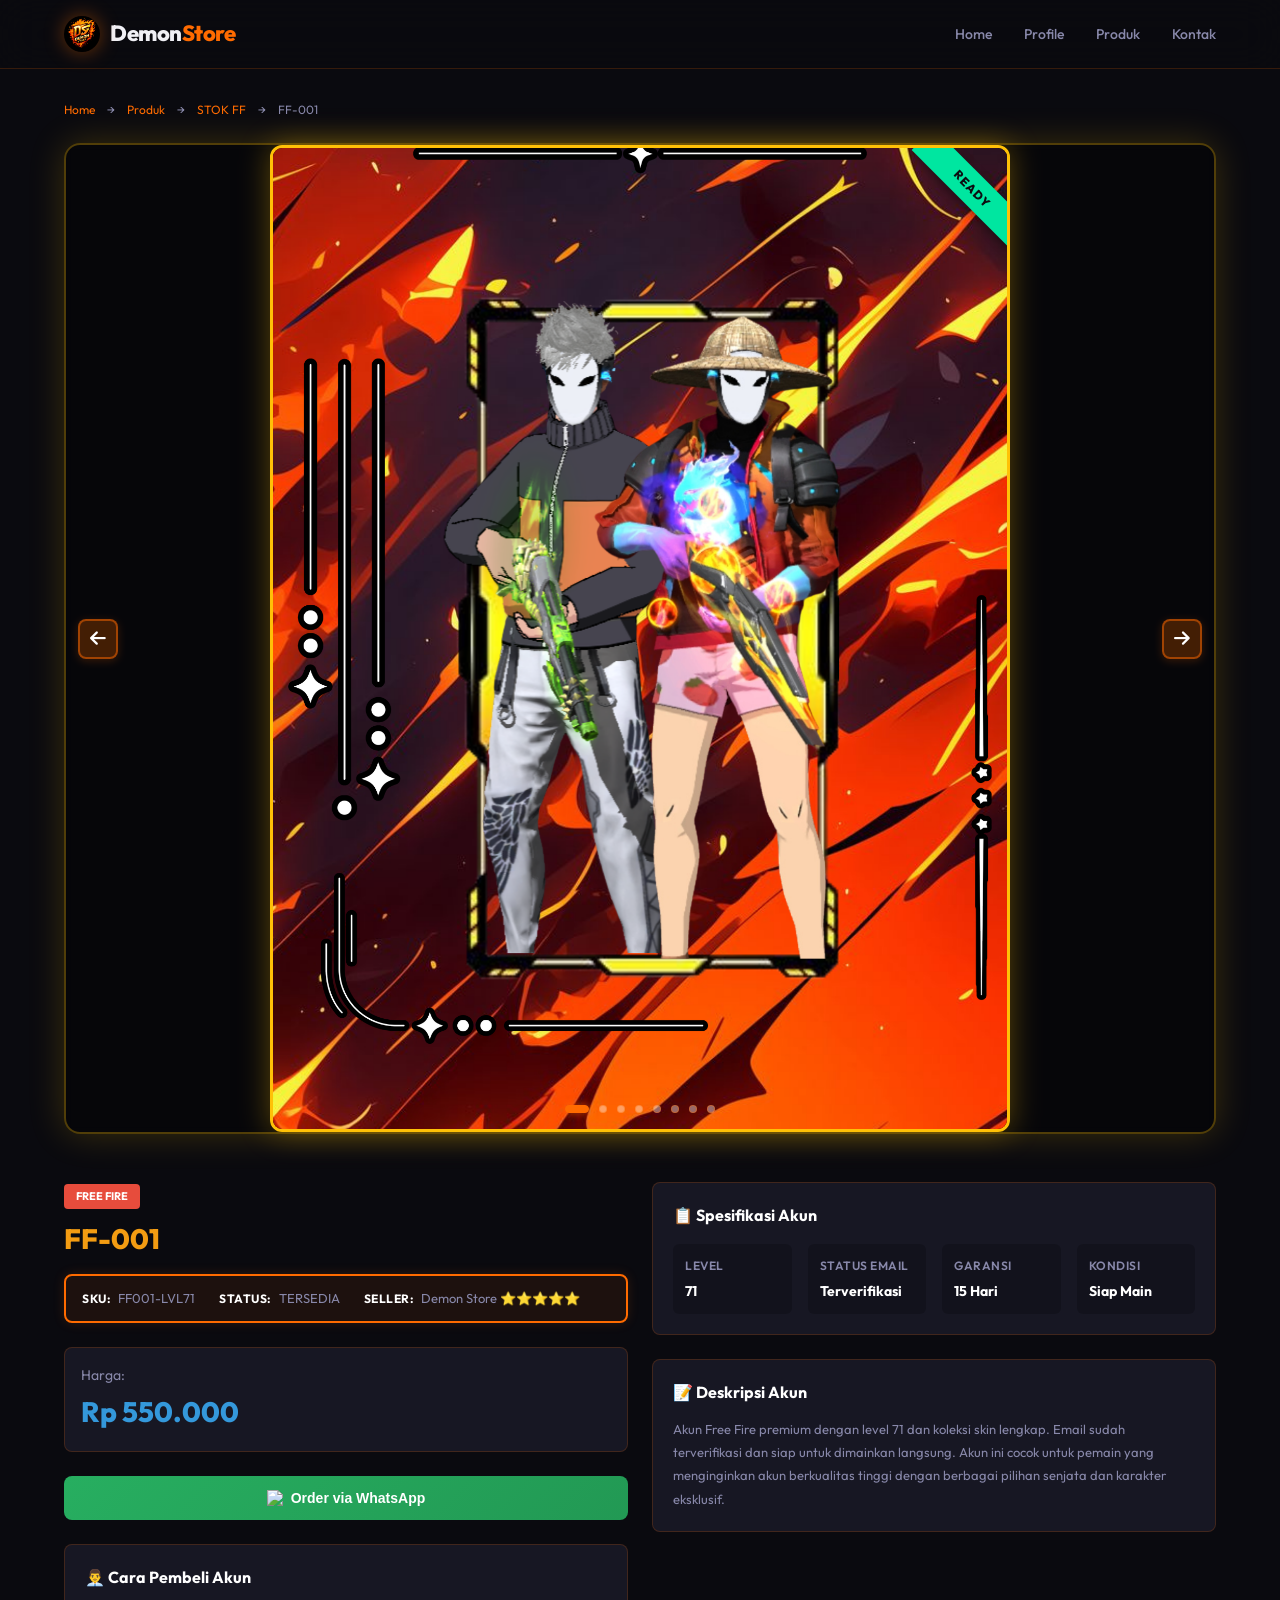
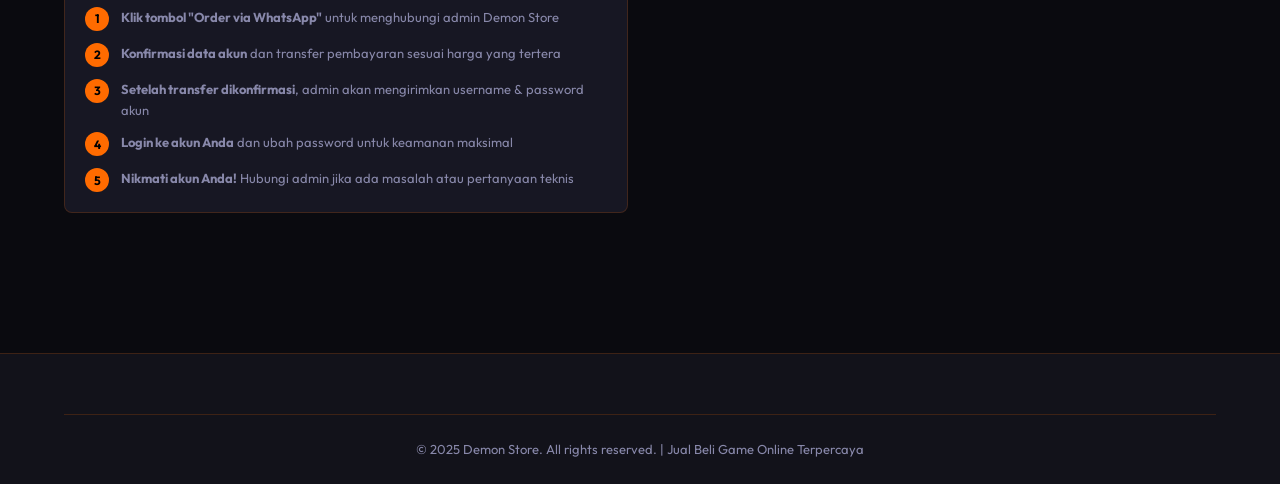
==== detail.html @ 28610f1e "fitur spek stok" ====
<!DOCTYPE html>
<html lang="id">
<head>
  <meta charset="UTF-8" />
  <meta name="viewport" content="width=device-width, initial-scale=1.0" />
  <title>Detail Akun - Demon Store</title>
  <meta name="description" content="Detail akun Free Fire - Demon Store" />
  <link rel="preconnect" href="https://fonts.googleapis.com" />
  <link rel="preconnect" href="https://fonts.gstatic.com" crossorigin />
  <link href="https://fonts.googleapis.com/css2?family=Outfit:wght@300;400;500;600;700;800;900&display=swap" rel="stylesheet" />
  <link rel="stylesheet" href="https://cdnjs.cloudflare.com/ajax/libs/font-awesome/6.4.0/css/all.min.css" />
  <link rel="stylesheet" href="style.css" />
  <style>
    .detail-container {
      max-width: 1200px;
      margin: 0 auto;
      padding: 100px 24px 40px; /* Ditambah padding-top agar tidak tertutup fixed navbar */
    }

    .breadcrumb {
      display: flex;
      gap: 12px;
      margin-bottom: 24px;
      font-size: 12px;
      color: var(--text-muted);
    }

    .breadcrumb a {
      color: var(--orange);
      text-decoration: none;
      transition: color 0.3s ease;
    }

    .breadcrumb a:hover {
      color: var(--yellow);
    }

    .detail-grid {
      display: grid;
      grid-template-columns: 1fr;
      gap: 0;
      margin-bottom: 40px;
    }

    .detail-gallery-section {
      grid-column: 1;
      width: 100%;
      margin-bottom: 48px;
    }

    .detail-info-section {
      grid-column: 1;
      width: 100%;
      display: grid;
      grid-template-columns: 1fr 1fr;
      gap: 24px;
      margin-top: 0;
      padding: 0 0;
    }

    .detail-info-left {
      display: flex;
      flex-direction: column;
      gap: 24px;
      order: 2;
    }

    .detail-info-right {
      display: flex;
      flex-direction: column;
      gap: 24px;
      order: 1;
    }

    /* ===== LEFT SIDE: IMAGE GALLERY ===== */
    .detail-gallery-section {
      display: flex;
      flex-direction: column;
      gap: 16px;
    }

    .detail-gallery-carousel {
      width: 100%;
      position: relative;
      display: flex;
      align-items: center;
      justify-content: center;
      background: rgba(0, 0, 0, 0.35);
      border: 2px solid var(--border);
      border-radius: 16px;
      padding: 0 40px;
      box-shadow: 0 0 28px rgba(255, 107, 0, 0.15);
      backdrop-filter: blur(4px);
    }

    .detail-main-image {
      width: 100%;
      max-width: 640px;
      aspect-ratio: 3 / 4;
      background: transparent;
      border: 2px solid rgba(255, 107, 0, 0.4);
      border-radius: 12px;
      overflow: hidden;
      position: relative;
      display: flex;
      align-items: center;
      justify-content: center;
      box-shadow: 0 0 16px rgba(255, 107, 0, 0.2);
      transition: box-shadow 0.3s ease;
      margin: 0 auto;
    }

    .detail-main-image:hover {
      box-shadow: 0 0 28px rgba(255, 107, 0, 0.45);
    }

    .detail-gallery-carousel:hover {
      box-shadow: 0 0 40px rgba(255, 107, 0, 0.25);
      border-color: rgba(255, 107, 0, 0.4);
    }

    .detail-images-container {
      width: 100%;
      height: 100%;
      position: relative;
      overflow: hidden;
    }

    .detail-image-item {
      width: 100%;
      height: 100%;
      position: absolute;
      opacity: 0;
      transform: scale(0.95);
      transition: all 0.5s cubic-bezier(0.34, 1.56, 0.64, 1);
    }

    .detail-image-item.active {
      opacity: 1;
      transform: scale(1);
    }

    .detail-image-item img {
      width: 100%;
      height: 100%;
      object-fit: cover;
      object-position: center center;
    }

    .detail-carousel-arrow {
      position: absolute;
      top: 50%;
      transform: translateY(-50%);
      width: 40px;
      height: 40px;
      background: rgba(255, 107, 0, 0.25);
      border: 2px solid rgba(255, 107, 0, 0.5);
      border-radius: 8px;
      display: flex;
      align-items: center;
      justify-content: center;
      cursor: pointer;
      color: #fff;
      font-size: 18px;
      font-weight: bold;
      transition: all 0.3s ease;
      z-index: 10;
      box-shadow: 0 2px 8px rgba(255, 107, 0, 0.2);
      backdrop-filter: blur(4px);
    }

    .detail-carousel-arrow:hover {
      background: rgba(255, 107, 0, 0.5);
      border-color: rgba(255, 107, 0, 0.8);
      transform: translateY(-50%) scale(1.15);
      box-shadow: 0 4px 12px rgba(255, 107, 0, 0.4);
    }

    .detail-carousel-prev {
      left: 12px;
    }

    .detail-carousel-next {
      right: 12px;
    }

    .detail-carousel-dots {
      position: absolute;
      bottom: 16px;
      left: 50%;
      transform: translateX(-50%);
      display: flex;
      gap: 10px;
      z-index: 10;
    }

    .detail-carousel-dot {
      width: 8px;
      height: 8px;
      border-radius: 50%;
      background: rgba(255,255,255,0.4);
      cursor: pointer;
      transition: all 0.3s ease;
      border: 1.5px solid rgba(255, 107, 0, 0.4);
    }

    .detail-carousel-dot:hover {
      background: rgba(255,255,255,0.7);
      border-color: rgba(255, 107, 0, 0.7);
    }

    .detail-carousel-dot.active {
      background: #ff6b00;
      border-color: #ff6b00;
      width: 24px;
      border-radius: 4px;
      box-shadow: 0 0 8px rgba(255, 107, 0, 0.6);
    }

    .detail-thumbnails {
      display: none;
    }

    .detail-thumb {
      display: none;
    }

    /* ===== RIGHT SIDE: INFO ===== */
    .detail-info-section {
      display: grid;
      grid-template-columns: repeat(auto-fit, minmax(300px, 1fr));
      gap: 24px;
      margin-top: 0;
      grid-column: 1;
    }

    .detail-header {
      display: flex;
      flex-direction: column;
      align-items: flex-start;
      gap: 16px;
    }

    .detail-title-group {
      flex: 1;
      width: 100%;
    }

    .detail-category-badge {
      display: inline-block;
      background: #e74c3c;
      color: #fff;
      padding: 4px 12px;
      border-radius: 4px;
      font-size: 11px;
      font-weight: 700;
      text-transform: uppercase;
      margin-bottom: 8px;
    }

    .detail-title {
      font-size: 28px;
      font-weight: 800;
      color: #f39c12;
      margin-bottom: 12px;
    }

    .detail-account-info {
      display: flex;
      gap: 24px;
      font-size: 13px;
      color: var(--text-muted);
      padding: 12px 16px;
      background: rgba(255,107,0,0.08);
      border: 2px solid var(--orange);
      border-radius: 8px;
      width: 100%;
      align-items: center;
      box-shadow: 0 0 12px rgba(255, 107, 0, 0.15);
    }

    .detail-account-info-item {
      display: flex;
      align-items: center;
      gap: 8px;
    }

    .detail-account-info-label {
      font-weight: 700;
      color: #fff;
      text-transform: uppercase;
      font-size: 12px;
      letter-spacing: 0.5px;
    }

    .detail-price-section {
      padding: 16px;
      background: var(--card-bg);
      border: 1px solid var(--border);
      border-radius: 8px;
    }

    .detail-price {
      font-size: 14px;
      color: var(--text-muted);
      margin-bottom: 4px;
    }

    .detail-price-value {
      font-size: 28px;
      font-weight: 800;
      color: #3498db;
    }

    .detail-buttons {
      display: flex;
      gap: 12px;
      flex-direction: column;
    }

    .detail-btn {
      display: flex;
      align-items: center;
      justify-content: center;
      gap: 8px;
      padding: 14px 20px;
      border-radius: 8px;
      font-weight: 700;
      font-size: 14px;
      cursor: pointer;
      transition: all 0.3s ease;
      text-decoration: none;
      border: none;
    }

    .detail-btn-primary {
      background: linear-gradient(135deg, #27ae60, #229954);
      color: #fff;
    }

    .detail-btn-primary:hover {
      transform: translateY(-2px);
      box-shadow: 0 6px 20px rgba(39,174,96,0.4);
    }

    /* ===== SPECIFICATIONS ===== */
    .detail-specs {
      background: var(--card-bg);
      border: 1px solid var(--border);
      border-radius: 8px;
      padding: 20px;
    }

    .detail-specs-title {
      font-size: 16px;
      font-weight: 700;
      color: #fff;
      margin-bottom: 16px;
      display: flex;
      align-items: center;
      gap: 8px;
    }

    .detail-specs-grid {
      display: grid;
      grid-template-columns: repeat(4, 1fr);
      gap: 16px;
    }

    .detail-spec-item {
      display: flex;
      flex-direction: column;
      gap: 4px;
      padding: 12px;
      background: rgba(0,0,0,0.2);
      border-radius: 6px;
    }

    .detail-spec-label {
      font-size: 12px;
      color: var(--text-muted);
      text-transform: uppercase;
      font-weight: 600;
      letter-spacing: 0.5px;
    }

    .detail-spec-value {
      font-size: 14px;
      font-weight: 700;
      color: #fff;
    }

    /* ===== DESCRIPTION ===== */
    .detail-description {
      background: var(--card-bg);
      border: 1px solid var(--border);
      border-radius: 8px;
      padding: 20px;
    }

    .detail-description-title {
      font-size: 16px;
      font-weight: 700;
      color: #fff;
      margin-bottom: 12px;
      display: flex;
      align-items: center;
      gap: 8px;
    }

    .detail-description-text {
      font-size: 13px;
      color: var(--text-muted);
      line-height: 1.8;
    }

    /* ===== BUYER INSTRUCTIONS ===== */
    .detail-instructions {
      background: var(--card-bg);
      border: 1px solid var(--border);
      border-radius: 8px;
      padding: 20px;
    }

    .detail-instructions-title {
      font-size: 16px;
      font-weight: 700;
      color: #fff;
      margin-bottom: 16px;
      display: flex;
      align-items: center;
      gap: 8px;
    }

    .detail-instructions-list {
      display: flex;
      flex-direction: column;
      gap: 12px;
    }

    .detail-instruction-item {
      display: flex;
      gap: 12px;
    }

    .detail-instruction-number {
      min-width: 24px;
      width: 24px;
      height: 24px;
      background: var(--orange);
      border-radius: 50%;
      display: flex;
      align-items: center;
      justify-content: center;
      font-size: 12px;
      font-weight: 700;
      color: #000;
      flex-shrink: 0;
    }

    .detail-instruction-text {
      font-size: 13px;
      color: var(--text-muted);
      line-height: 1.6;
    }

    /* ===== RESPONSIVE ===== */
    /* Desktop - Border kuning untuk image */
    @media (min-width: 1024px) {
      .detail-gallery-carousel {
        padding: 0 60px;
        border: 2px solid rgba(255, 193, 7, 0.3);
        box-shadow: 0 0 36px rgba(255, 193, 7, 0.2);
      }

      .detail-main-image {
        max-width: 740px;
        aspect-ratio: 3 / 4;
        border: 3px solid var(--yellow);
        box-shadow: 0 0 30px rgba(255, 193, 7, 0.35);
      }

      .detail-main-image:hover {
        box-shadow: 0 0 45px rgba(255, 193, 7, 0.5);
      }
    }

    @media (max-width: 768px) {
      .detail-container {
        padding: 85px 16px 24px; /* Ditambah padding-top agar lolos dari navbar mobile */
      }

      .detail-grid {
        grid-template-columns: 1fr;
        gap: 0;
      }

      .detail-gallery-section {
        margin-bottom: 24px;
        padding: 0;
      }

      .detail-gallery-carousel {
        padding: 0;
        background: transparent;
        border: none;
        box-shadow: none;
        backdrop-filter: none;
      }

      .detail-main-image {
        max-width: 100%;
        aspect-ratio: 3 / 4;
        border: 2px solid var(--orange);
        border-radius: 14px;
        box-shadow: 0 0 18px rgba(255, 107, 0, 0.3);
        background: transparent;
      }

      .detail-info-section {
        grid-template-columns: 1fr;
        gap: 20px;
      }

      .detail-info-left,
      .detail-info-right {
        order: initial !important;
        gap: 20px;
      }

      .detail-account-info {
        flex-wrap: wrap;
        gap: 10px 16px;
        padding: 12px 14px;
        font-size: 12px;
      }

      .detail-title {
        font-size: 22px;
        margin-bottom: 8px;
      }

      .detail-price-value {
        font-size: 24px;
      }

      .detail-specs {
        padding: 16px;
      }

      .detail-specs-grid {
        grid-template-columns: repeat(2, 1fr);
        gap: 12px;
      }

      .detail-description {
        padding: 16px;
      }

      .detail-instructions {
        padding: 16px;
      }

      .detail-carousel-arrow {
        width: 44px;
        height: 44px;
        font-size: 18px;
        background: rgba(255, 107, 0, 0.3);
        border: 2px solid rgba(255, 107, 0, 0.5);
        box-shadow: 0 2px 8px rgba(255, 107, 0, 0.2);
        backdrop-filter: blur(4px);
      }

      .detail-carousel-arrow:hover {
        background: rgba(255, 107, 0, 0.55);
        border-color: rgba(255, 107, 0, 0.8);
        box-shadow: 0 4px 12px rgba(255, 107, 0, 0.4);
      }

      .detail-carousel-prev {
        left: 12px;
      }

      .detail-carousel-next {
        right: 12px;
      }

      .detail-carousel-dot {
        width: 8px;
        height: 8px;
        background: rgba(255, 255, 255, 0.4);
        border: 1px solid rgba(255, 107, 0, 0.5);
        transition: all 0.3s ease;
      }

      .detail-carousel-dot.active {
        width: 20px;
        background: #ff6b00;
        border-color: #ff6b00;
        border-radius: 4px;
      }
    }

    @media (max-width: 480px) {
      .detail-container {
        padding: 80px 12px 16px; /* Ditambah padding-top agar lolos dari navbar mobile kecil */
      }

      .detail-gallery-section {
        margin-bottom: 20px;
        padding: 0;
      }

      .detail-main-image {
        border-radius: 12px;
        box-shadow: 0 0 16px rgba(255, 107, 0, 0.3);
      }

      .detail-specs-grid {
        grid-template-columns: 1fr;
        gap: 8px;
      }

      .detail-account-info {
        flex-direction: column;
        align-items: flex-start;
        gap: 8px;
      }

      .detail-carousel-arrow {
        width: 40px;
        height: 40px;
        font-size: 16px;
      }

      .detail-carousel-prev {
        left: 8px;
      }

      .detail-carousel-next {
        right: 8px;
      }
    }

    /* ========== STOK CARD RIBBONS ========== */
    .stok-ribbon {
      position: absolute;
      top: 25px; /* Slightly lower because container is larger */
      right: -35px;
      width: 140px;
      text-align: center;
      font-family: 'Outfit', 'Inter', sans-serif;
      font-weight: 800;
      font-size: 12px;
      letter-spacing: 0.8px;
      padding: 6px 0;
      transform: rotate(45deg);
      z-index: 10;
      box-shadow: 0 2px 8px rgba(0, 0, 0, 0.4);
      text-transform: uppercase;
      pointer-events: none;
    }

    .stok-ribbon.ready {
      background: #00e6a0; /* Teal/emerald green */
      color: #0c0f12; /* Bold black text */
    }

    .stok-ribbon.sold-out {
      background: #ff3333; /* Vibrant red */
      color: #ffffff; /* Bold white text */
    }

    .detail-main-image.sold-out img {
      filter: grayscale(100%) brightness(0.4) contrast(0.9);
    }

    /* Style status badge when sold out */
    .detail-container.sold-out #detailStatus {
      color: #ff3333 !important;
      font-weight: bold;
      text-shadow: 0 0 8px rgba(255, 51, 51, 0.4);
    }

    .detail-container.sold-out .detail-account-info {
      border-color: #ff3333 !important;
      box-shadow: 0 0 12px rgba(255, 51, 51, 0.15) !important;
      background: rgba(255, 51, 51, 0.05) !important;
    }

    /* Hide order button and instructions when sold out */
    .detail-container.sold-out .detail-buttons {
      display: none !important;
    }

    .detail-container.sold-out .detail-instructions {
      display: none !important;
    }
  </style>
</head>
<body>
  <!-- NAVBAR -->
  <nav class="navbar" id="navbar">
    <div class="nav-overlay" id="navOverlay"></div>
    <div class="nav-container">
      <div class="nav-logo">
        <img src="logo.jpeg" alt="Demon Store Logo" class="logo-img" />
        <span class="logo-text">Demon<span class="accent">Store</span></span>
      </div>
      <ul class="nav-links" id="navLinks">
        <div class="mobile-nav-header">
          <div class="nav-logo">
            <img src="logo.jpeg" alt="Demon Store Logo" class="logo-img" />
            <span class="logo-text">Demon<span class="accent">Store</span></span>
          </div>
          <button class="close-btn" id="closeMenu" aria-label="Close">×</button>
        </div>
        <li><a href="index.html#home">Home</a></li>
        <li><a href="index.html#profile">Profile</a></li>
        <li><a href="index.html#products">Produk</a></li>
        <li><a href="index.html#contact">Kontak</a></li>
      </ul>
      <button class="hamburger" id="hamburger" aria-label="Menu">
        <span></span><span></span><span></span>
      </button>
    </div>
  </nav>

  <!-- DETAIL PAGE -->
  <div class="detail-container">
    <!-- Breadcrumb -->
    <div class="breadcrumb">
      <a href="index.html">Home</a>
      <span>→</span>
      <a href="index.html#products">Produk</a>
      <span>→</span>
      <a href="index.html#products" onclick="sessionStorage.setItem('activeTab','stok-ff')">STOK FF</a>
      <span>→</span>
      <span id="breadcrumb-title">FF-001</span>
    </div>

    <!-- Main Detail Grid -->
    <div class="detail-grid">
      <!-- LEFT: GALLERY FULL WIDTH -->
      <div class="detail-gallery-section">
        <div class="detail-gallery-carousel">
          <div class="detail-main-image">
            <div class="detail-images-container" id="imagesContainer">
              <!-- Images will be inserted by JS -->
            </div>
            <div class="detail-carousel-dots" id="carouselDots">
              <!-- Dots will be inserted by JS -->
            </div>
          </div>
          <div class="detail-carousel-arrow detail-carousel-prev" onclick="detailCarouselPrev()"><i class="fas fa-arrow-left"></i></div>
          <div class="detail-carousel-arrow detail-carousel-next" onclick="detailCarouselNext()"><i class="fas fa-arrow-right"></i></div>
        </div>
      </div>

      <!-- INFO SECTION BELOW GALLERY -->
      <div class="detail-info-section">
        <!-- RIGHT COLUMN: HEADER, PRICE, BUTTONS, INSTRUCTIONS -->
        <div class="detail-info-right">
          <!-- HEADER -->
          <div class="detail-header">
            <div class="detail-title-group">
              <div class="detail-category-badge" id="detailBadge">FREE FIRE</div>
              <h1 class="detail-title" id="detailTitle">FF-001</h1>
              <div class="detail-account-info">
                <div class="detail-account-info-item">
                  <span class="detail-account-info-label">SKU:</span>
                  <span id="detailSKU">FF001-LVL51</span>
                </div>
                <div class="detail-account-info-item">
                  <span class="detail-account-info-label">Status:</span>
                  <span id="detailStatus">Tersedia</span>
                </div>
                <div class="detail-account-info-item">
                  <span class="detail-account-info-label">Seller:</span>
                  <span id="detailSeller">Demon Store ⭐</span>
                </div>
              </div>
            </div>
          </div>

          <!-- PRICE SECTION -->
          <div class="detail-price-section">
            <div class="detail-price">Harga:</div>
            <div class="detail-price-value" id="detailPrice">Rp 550.000</div>
          </div>

          <!-- BUTTONS -->
          <div class="detail-buttons">
            <button class="detail-btn detail-btn-primary" id="detailBtnOrder" onclick="orderViaWhatsApp()">
              <img src="https://upload.wikimedia.org/wikipedia/commons/6/6b/WhatsApp.svg" alt="WA" style="width: 16px; height: 16px;" />
              Order via WhatsApp
            </button>
          </div>

          <!-- BUYER INSTRUCTIONS -->
          <div class="detail-instructions">
            <div class="detail-instructions-title">👨‍💼 Cara Pembeli Akun</div>
            <div class="detail-instructions-list">
              <div class="detail-instruction-item">
                <div class="detail-instruction-number">1</div>
                <div class="detail-instruction-text">
                  <strong>Klik tombol "Order via WhatsApp"</strong> untuk menghubungi admin Demon Store
                </div>
              </div>
              <div class="detail-instruction-item">
                <div class="detail-instruction-number">2</div>
                <div class="detail-instruction-text">
                  <strong>Konfirmasi data akun</strong> dan transfer pembayaran sesuai harga yang tertera
                </div>
              </div>
              <div class="detail-instruction-item">
                <div class="detail-instruction-number">3</div>
                <div class="detail-instruction-text">
                  <strong>Setelah transfer dikonfirmasi</strong>, admin akan mengirimkan username & password akun
                </div>
              </div>
              <div class="detail-instruction-item">
                <div class="detail-instruction-number">4</div>
                <div class="detail-instruction-text">
                  <strong>Login ke akun Anda</strong> dan ubah password untuk keamanan maksimal
                </div>
              </div>
              <div class="detail-instruction-item">
                <div class="detail-instruction-number">5</div>
                <div class="detail-instruction-text">
                  <strong>Nikmati akun Anda!</strong> Hubungi admin jika ada masalah atau pertanyaan teknis
                </div>
              </div>
            </div>
          </div>
        </div>

        <!-- LEFT COLUMN: SPECIFICATIONS, DESCRIPTION -->
        <div class="detail-info-left">
          <!-- SPECIFICATIONS -->
          <div class="detail-specs">
            <div class="detail-specs-title">📋 Spesifikasi Akun</div>
            <div class="detail-specs-grid">
              <div class="detail-spec-item">
                <div class="detail-spec-label">Level</div>
                <div class="detail-spec-value" id="specLevel">51</div>
              </div>
              <div class="detail-spec-item">
                <div class="detail-spec-label">Status Email</div>
                <div class="detail-spec-value" id="specEmail">Terverifikasi</div>
              </div>
              <div class="detail-spec-item">
                <div class="detail-spec-label">Garansi</div>
                <div class="detail-spec-value" id="specGaransi">15 Hari</div>
              </div>
              <div class="detail-spec-item">
                <div class="detail-spec-label">Kondisi</div>
                <div class="detail-spec-value" id="specCondition">Siap Main</div>
              </div>
            </div>
          </div>

          <!-- DESCRIPTION -->
          <div class="detail-description">
            <div class="detail-description-title">📝 Deskripsi Akun</div>
            <div class="detail-description-text" id="detailDesc">
              Akun Free Fire berkualitas premium siap untuk dimainkan. Dengan berbagai pilihan skin senjata eksklusif dan level yang tinggi, akun ini adalah pilihan sempurna untuk pemain profesional.
            </div>
          </div>
        </div>
      </div>
    </div>
  </div>

  <!-- FOOTER -->
  <footer class="footer" style="margin-top: 60px;">
    <div class="container">
      <div class="footer-bottom">
        <p>© 2025 Demon Store. All rights reserved. | Jual Beli Game Online Terpercaya</p>
      </div>
    </div>
  </footer>

  <script src="detail.js"></script>
</body>
</html>
---- style.css ----
/* ===========================
   DEMON STORE – STYLE.CSS
   Dark Theme | Orange & Yellow
   =========================== */

*, *::before, *::after { box-sizing: border-box; margin: 0; padding: 0; }

:root {
  --orange: #ff6b00;
  --orange-light: #ff8c2a;
  --yellow: #ffc107;
  --yellow-light: #ffe066;
  --dark: #0a0a0f;
  --dark2: #12121a;
  --dark3: #1a1a27;
  --dark4: #22223a;
  --card-bg: rgba(26,26,39,0.85);
  --text: #f0f0f5;
  --text-muted: #8888aa;
  --border: rgba(255,107,0,0.18);
  --glow-orange: 0 0 30px rgba(255,107,0,0.35);
  --glow-yellow: 0 0 30px rgba(255,193,7,0.25);
  --radius: 16px;
  --radius-sm: 10px;
  --transition: 0.3s cubic-bezier(.4,0,.2,1);
}

html { scroll-behavior: smooth; }

body {
  font-family: 'Outfit', sans-serif;
  background: var(--dark);
  color: var(--text);
  overflow-x: hidden;
  line-height: 1.6;
}

a { text-decoration: none; color: inherit; }
ul { list-style: none; }

.container { max-width: 1200px; margin: 0 auto; padding: 0 24px; }
.accent { color: var(--orange); }

/* ========== SCROLLBAR ========== */
::-webkit-scrollbar { width: 6px; }
::-webkit-scrollbar-track { background: var(--dark2); }
::-webkit-scrollbar-thumb { background: var(--orange); border-radius: 99px; }

/* ========== NAVBAR ========== */
.navbar {
  position: fixed; top: 0; left: 0; right: 0; z-index: 1000;
  padding: 16px 0;
  background: rgba(10,10,15,0.7);
  backdrop-filter: blur(20px);
  border-bottom: 1px solid var(--border);
  transition: var(--transition);
}
.navbar.scrolled {
  padding: 10px 0;
  background: rgba(10,10,15,0.95);
  box-shadow: 0 4px 30px rgba(0,0,0,0.4);
}
.nav-container {
  max-width: 1200px; margin: 0 auto; padding: 0 24px;
  display: flex; align-items: center; justify-content: space-between;
}
.nav-logo { 
  display: flex; align-items: center; gap: 10px; 
  position: relative; z-index: 100000; /* tetap di atas overlay menu */
}
.logo-img { 
  width: clamp(28px, 6vw, 36px); 
  height: clamp(28px, 6vw, 36px); 
  border-radius: 50%; 
  object-fit: cover; 
  filter: drop-shadow(0 0 10px rgba(255,107,0,0.4)); 
}
.logo-text { font-size: clamp(16px, 5vw, 22px); font-weight: 800; letter-spacing: -0.5px; }

/* Hilangkan backdrop-filter saat menu mobile terbuka agar overlay tidak terpotong */
.navbar.nav-open { backdrop-filter: none; background: transparent; border-bottom-color: transparent; }

.nav-links { display: flex; gap: 32px; align-items: center; }
.nav-links a {
  font-size: 14px; font-weight: 500; color: var(--text-muted);
  transition: var(--transition); position: relative;
}
.nav-links a::after {
  content: ''; position: absolute; bottom: -4px; left: 0; right: 0;
  height: 2px; background: var(--orange); border-radius: 99px;
  transform: scaleX(0); transition: var(--transition);
}
.nav-links a:hover, .nav-links a.active { color: var(--text); }
.nav-links a:hover::after, .nav-links a.active::after { transform: scaleX(1); }

/* Sembunyikan elemen khusus mobile di desktop */
.mobile-nav-header { display: none; }
.nav-overlay { display: none; }

.hamburger {
  display: none; flex-direction: column; gap: 5px;
  background: none; border: none; cursor: pointer; padding: 4px;
}
.hamburger span {
  display: block; width: 24px; height: 2px;
  background: var(--text); border-radius: 2px; transition: var(--transition);
}
.hamburger.active span:nth-child(1) { transform: rotate(45deg) translate(5px,5px); }
.hamburger.active span:nth-child(2) { opacity: 0; }
.hamburger.active span:nth-child(3) { transform: rotate(-45deg) translate(5px,-5px); }

/* ========== HERO ========== */
.hero {
  min-height: 100vh;
  display: flex; align-items: center;
  padding: 120px 0 80px; /* hilangkan padding kiri-kanan agar mengikuti .container */
  position: relative; overflow: hidden;
  background: radial-gradient(ellipse 80% 60% at 50% 0%, rgba(255,107,0,0.12) 0%, transparent 70%),
              var(--dark);
}

.hero-inner {
  display: flex; align-items: center; justify-content: space-between;
  width: 100%; gap: 40px; position: relative; z-index: 1;
}

.hero-bg-orbs { position: absolute; inset: 0; pointer-events: none; z-index: 0; }
.orb {
  position: absolute; border-radius: 50%;
  filter: blur(80px); opacity: 0.25; animation: float 8s ease-in-out infinite;
}
.orb1 { width: 500px; height: 500px; background: var(--orange); top: -150px; right: -100px; }
.orb2 { width: 350px; height: 350px; background: var(--yellow); bottom: -100px; left: -80px; animation-delay: -3s; }
.orb3 { width: 250px; height: 250px; background: var(--orange-light); top: 40%; left: 40%; animation-delay: -5s; }

@keyframes float {
  0%,100% { transform: translateY(0) scale(1); }
  50% { transform: translateY(-30px) scale(1.05); }
}

/* Background Particles */
.particle {
  position: absolute; border-radius: 50%; opacity: 0;
  pointer-events: none; z-index: 1; animation: floatParticle 10s linear infinite;
  box-shadow: 0 0 10px rgba(255,255,255,0.2);
}
.p1 { width: 6px; height: 6px; background: #fff; left: 10%; bottom: -10%; animation-duration: 8s; }
.p2 { width: 10px; height: 10px; background: var(--yellow); left: 25%; bottom: -10%; animation-duration: 12s; animation-delay: 2s; }
.p3 { width: 8px; height: 8px; background: var(--orange); left: 40%; bottom: -10%; animation-duration: 10s; animation-delay: 4s; }
.p4 { width: 5px; height: 5px; background: #fff; left: 55%; bottom: -10%; animation-duration: 15s; animation-delay: 1s; }
.p5 { width: 12px; height: 12px; background: var(--yellow); left: 70%; bottom: -10%; animation-duration: 14s; animation-delay: 6s; }
.p6 { width: 7px; height: 7px; background: var(--orange); left: 85%; bottom: -10%; animation-duration: 9s; animation-delay: 3s; }
.p7 { width: 9px; height: 9px; background: #fff; left: 15%; bottom: -10%; animation-duration: 11s; animation-delay: 5s; }
.p8 { width: 6px; height: 6px; background: var(--yellow); left: 35%; bottom: -10%; animation-duration: 13s; animation-delay: 8s; }
.p9 { width: 11px; height: 11px; background: var(--orange); left: 60%; bottom: -10%; animation-duration: 16s; animation-delay: 0.5s; }
.p10 { width: 8px; height: 8px; background: #fff; left: 90%; bottom: -10%; animation-duration: 10s; animation-delay: 7s; }

@keyframes floatParticle {
  0% { transform: translateY(0) scale(1) rotate(0); opacity: 0; }
  20% { opacity: 0.5; }
  80% { opacity: 0.5; }
  100% { transform: translateY(-1000px) scale(0.5) rotate(360deg); opacity: 0; }
}

/* Sideways Rain */
.rain {
  position: absolute; width: 1.5px; height: 80px;
  background: linear-gradient(to bottom, transparent, rgba(255,255,255,0.2));
  pointer-events: none; z-index: 1; animation: sidewaysRain 3s linear infinite;
}
.r1 { left: 10%; top: -100px; animation-delay: 0s; }
.r2 { left: 30%; top: -100px; animation-delay: 1s; }
.r3 { left: 50%; top: -100px; animation-delay: 2s; }
.r4 { left: 70%; top: -100px; animation-delay: 0.5s; }
.r5 { left: 90%; top: -100px; animation-delay: 1.5s; }
.r6 { left: 25%; top: -100px; animation-delay: 2.5s; }

@keyframes sidewaysRain {
  0% { transform: translate(0, 0) rotate(25deg); opacity: 0; }
  20% { opacity: 0.8; }
  80% { opacity: 0.8; }
  100% { transform: translate(500px, 1200px) rotate(25deg); opacity: 0; }
}

.hero-content {
  position: relative; z-index: 1;
  max-width: 640px;
  flex: 1;
}

.hero-badge {
  display: inline-flex; align-items: center; gap: 8px;
  background: rgba(255,107,0,0.15); border: 1px solid var(--orange);
  color: var(--orange-light); padding: 6px 16px; border-radius: 99px;
  font-size: 13px; font-weight: 600; margin-bottom: 24px;
  animation: fadeUp 0.6s ease both;
}

.hero-title {
  font-size: clamp(48px, 9vw, 90px);
  font-weight: 900; line-height: 1;
  margin-bottom: 8px;
  animation: fadeUp 0.7s ease 0.1s both;
}
.fire-text {
  background: linear-gradient(135deg, var(--orange) 0%, var(--yellow) 60%, #fff 100%);
  -webkit-background-clip: text; -webkit-text-fill-color: transparent; background-clip: text;
  filter: drop-shadow(0 0 30px rgba(255,107,0,0.5));
}
.hero-sub {
  color: var(--text); font-size: 0.85em; font-weight: 900;
  text-transform: uppercase; letter-spacing: 2px;
  opacity: 0.9;
}

.hero-desc {
  font-size: 16px; color: var(--text-muted); margin-bottom: 20px; max-width: 480px;
  animation: fadeUp 0.7s ease 0.2s both;
}
.hero-desc strong { color: var(--yellow); }

.hero-buttons {
  display: flex; gap: 14px; flex-wrap: wrap; margin-bottom: 24px;
  animation: fadeUp 0.7s ease 0.3s both;
}

.btn-primary {
  display: inline-flex; align-items: center; gap: 8px;
  padding: 14px 28px; border-radius: 99px;
  background: linear-gradient(135deg, var(--orange), var(--yellow));
  color: #000; font-weight: 700; font-size: 15px;
  box-shadow: var(--glow-orange); transition: var(--transition);
}
.btn-primary:hover { transform: translateY(-2px) scale(1.03); box-shadow: 0 0 40px rgba(255,107,0,0.55); }

.btn-wa {
  display: inline-flex; align-items: center; gap: 8px;
  padding: 14px 28px; border-radius: 99px;
  background: rgba(37,211,102,0.15); border: 1px solid rgba(37,211,102,0.4);
  color: #25d366; font-weight: 700; font-size: 15px;
  transition: var(--transition);
}
.btn-wa:hover { background: rgba(37,211,102,0.25); transform: translateY(-2px); }

.wa-icon-sm { width: 20px; height: 20px; }

.hero-stats {
  display: flex; align-items: center; gap: 24px; margin-bottom: 24px;
  animation: fadeUp 0.7s ease 0.4s both;
}
.stat { display: flex; flex-direction: column; }
.stat-num { font-size: 28px; font-weight: 800; color: var(--orange); line-height: 1; }
.stat-label { font-size: 12px; color: var(--text-muted); font-weight: 500; }
.stat-divider { width: 1px; height: 40px; background: var(--border); }

.hero-socials {
  display: flex; gap: 20px; margin-top: 24px;
  animation: fadeUp 0.7s ease 0.5s both;
}
.hero-social-item {
  width: 60px; height: 60px; border-radius: 16px;
  background: rgba(255,255,255,0.05); border: 1px solid var(--border);
  display: flex; align-items: center; justify-content: center;
  transition: var(--transition); font-size: 24px;
  backdrop-filter: blur(10px);
}
.hero-social-item img { width: 32px; height: 32px; }
.hero-social-item:hover {
  transform: translateY(-5px) scale(1.1);
  background: rgba(255,255,255,0.1);
  box-shadow: var(--glow-orange); border-color: var(--orange);
}
.hero-social-item.wa:hover { box-shadow: 0 0 20px rgba(37,211,102,0.4); border-color: #25d366; }
.hero-social-item.ig:hover { box-shadow: 0 0 20px rgba(225,48,108,0.4); border-color: #ff5a82; }
.hero-social-item.tiktok:hover { box-shadow: 0 0 20px rgba(255,255,255,0.3); border-color: #fff; }

.hero-visual {
  position: relative; z-index: 1; flex: 1;
  display: flex; justify-content: center; align-items: center;
}
.hero-card-float {
  display: grid; grid-template-columns: 1fr 1fr;
  gap: 16px; transform: rotate(-8deg);
}

/* ===== HERO FLOAT WRAPPER + SOCIAL ICONS ===== */
.hero-float-wrapper {
  position: relative;
  padding: 26px;       /* icon tepat di tepi card group, lurus dengan celah */
  display: inline-block;
}

.float-social {
  position: absolute;
  top: 0; left: 0;  /* semua posisi dikontrol via transform di keyframes */
  width: 44px; height: 44px;
  background: rgba(255,255,255,0.07);
  border: 1px solid var(--border);
  border-radius: 50%;
  display: flex; align-items: center; justify-content: center;
  backdrop-filter: blur(12px);
  z-index: 10;
  font-size: 20px;
}
.float-social img { width: 22px; height: 22px; object-fit: contain; }

/* atas tengah — WhatsApp */
.fs-top  { border-color: rgba(37,211,102,0.35);  animation: orbitWA 20s linear infinite; }
/* kanan tengah — Instagram */
.fs-right{ border-color: rgba(225,48,108,0.35);  animation: orbitIG 20s linear infinite; }
/* bawah tengah — TikTok */
.fs-bottom{ border-color: rgba(255,255,255,0.2); animation: orbitTT 20s linear infinite; }
/* kiri tengah — Linktree */
.fs-left { border-color: rgba(255,107,0,0.35);   animation: orbitLT 20s linear infinite; }

/* Hover: visual glow saja — orbit TIDAK berhenti agar tidak numpuk */
.fs-top:hover    { background: rgba(37,211,102,0.2);  border-color: #25d366; box-shadow: 0 0 20px rgba(37,211,102,0.5);  scale: 1.2; }
.fs-right:hover  { background: rgba(225,48,108,0.2); border-color: #ff5a82; box-shadow: 0 0 20px rgba(225,48,108,0.5);  scale: 1.2; }
.fs-bottom:hover { background: rgba(255,255,255,0.1);border-color: #fff;    box-shadow: 0 0 20px rgba(255,255,255,0.3);scale: 1.2; }
.fs-left:hover   { background: rgba(255,107,0,0.2);  border-color: var(--orange); box-shadow: var(--glow-orange); scale: 1.2; }

/*
  Wrapper: 26px padding + 236px card area + 26px padding = 288px
  Icon 44px → offset positions (icon top-left corner):
    Top    = translate(122px,   0px)  → center di (144, 22) = lurus dengan gap vertical x=144
    Right  = translate(244px, 122px)  → center di (266,144) = lurus dengan gap horizontal y=144
    Bottom = translate(122px, 244px)
    Left   = translate(  0px, 122px)
*/
@keyframes orbitWA {
  0%,3.75%        { transform: translate(122px,  0px)   rotate(0deg); }
  11.25%,28.75%   { transform: translate(244px,122px)   rotate(90deg); }
  36.25%,53.75%   { transform: translate(122px,244px)   rotate(180deg); }
  61.25%,78.75%   { transform: translate(  0px,122px)   rotate(270deg); }
  86.25%,100%     { transform: translate(122px,  0px)   rotate(360deg); }
}
@keyframes orbitIG {
  0%,3.75%        { transform: translate(244px,122px)   rotate(0deg); }
  11.25%,28.75%   { transform: translate(122px,244px)   rotate(90deg); }
  36.25%,53.75%   { transform: translate(  0px,122px)   rotate(180deg); }
  61.25%,78.75%   { transform: translate(122px,  0px)   rotate(270deg); }
  86.25%,100%     { transform: translate(244px,122px)   rotate(360deg); }
}
@keyframes orbitTT {
  0%,3.75%        { transform: translate(122px,244px)   rotate(0deg); }
  11.25%,28.75%   { transform: translate(  0px,122px)   rotate(90deg); }
  36.25%,53.75%   { transform: translate(122px,  0px)   rotate(180deg); }
  61.25%,78.75%   { transform: translate(244px,122px)   rotate(270deg); }
  86.25%,100%     { transform: translate(122px,244px)   rotate(360deg); }
}
@keyframes orbitLT {
  0%,3.75%        { transform: translate(  0px,122px)   rotate(0deg); }
  11.25%,28.75%   { transform: translate(122px,  0px)   rotate(90deg); }
  36.25%,53.75%   { transform: translate(244px,122px)   rotate(180deg); }
  61.25%,78.75%   { transform: translate(122px,244px)   rotate(270deg); }
  86.25%,100%     { transform: translate(  0px,122px)   rotate(360deg); }
}

.float-card {
  width: 110px; height: 110px;
  background: var(--card-bg); border: 1px solid var(--border);
  border-radius: var(--radius); display: flex; align-items: center; justify-content: center;
  font-size: 48px; backdrop-filter: blur(10px);
  box-shadow: var(--glow-orange);
  transition: box-shadow 0.3s ease;
}

/* 🔥 Kiri-Atas: mencar ke kiri-atas */
.float-card:nth-child(1) { animation: scatterTL 5s cubic-bezier(0.4,0,0.2,1) infinite; }
/* 💎 Kanan-Atas: mencar ke kanan-atas */
.float-card:nth-child(2) { animation: scatterTR 5s cubic-bezier(0.4,0,0.2,1) infinite; }
/* ⚔️ Kiri-Bawah: mencar ke kiri-bawah */
.float-card:nth-child(3) { animation: scatterBL 5s cubic-bezier(0.4,0,0.2,1) infinite; }
/* 🏆 Kanan-Bawah: mencar ke kanan-bawah */
.float-card:nth-child(4) { animation: scatterBR 5s cubic-bezier(0.4,0,0.2,1) infinite; }

@keyframes scatterTL {
  0%, 15%  { transform: translate(0,0) scale(1) rotate(0deg); opacity: 1; }
  45%      { transform: translate(130px,130px) scale(0.75) rotate(20deg); opacity: 0.5; }
  60%      { transform: translate(130px,130px) scale(0.75) rotate(20deg); opacity: 0.5; }
  88%, 100%{ transform: translate(0,0) scale(1) rotate(0deg); opacity: 1; }
}
@keyframes scatterTR {
  0%, 15%  { transform: translate(0,0) scale(1) rotate(0deg); opacity: 1; }
  45%      { transform: translate(-130px,130px) scale(0.75) rotate(-20deg); opacity: 0.5; }
  60%      { transform: translate(-130px,130px) scale(0.75) rotate(-20deg); opacity: 0.5; }
  88%, 100%{ transform: translate(0,0) scale(1) rotate(0deg); opacity: 1; }
}
@keyframes scatterBL {
  0%, 15%  { transform: translate(0,0) scale(1) rotate(0deg); opacity: 1; }
  45%      { transform: translate(130px,-130px) scale(0.75) rotate(-20deg); opacity: 0.5; }
  60%      { transform: translate(130px,-130px) scale(0.75) rotate(-20deg); opacity: 0.5; }
  88%, 100%{ transform: translate(0,0) scale(1) rotate(0deg); opacity: 1; }
}
@keyframes scatterBR {
  0%, 15%  { transform: translate(0,0) scale(1) rotate(0deg); opacity: 1; }
  45%      { transform: translate(-130px,-130px) scale(0.75) rotate(20deg); opacity: 0.5; }
  60%      { transform: translate(-130px,-130px) scale(0.75) rotate(20deg); opacity: 0.5; }
  88%, 100%{ transform: translate(0,0) scale(1) rotate(0deg); opacity: 1; }
}

/* ========== SECTION COMMON ========== */
.section-header { text-align: center; margin-bottom: 48px; }
.section-badge {
  display: inline-block; background: rgba(255,107,0,0.12);
  border: 1px solid var(--orange); color: var(--orange);
  padding: 5px 14px; border-radius: 99px; font-size: 12px; font-weight: 600;
  text-transform: uppercase; letter-spacing: 1.5px; margin-bottom: 14px;
}
.section-title {
  font-size: clamp(28px,5vw,44px); font-weight: 800; margin-bottom: 12px; line-height: 1.1;
}
.section-desc { color: var(--text-muted); font-size: 15px; max-width: 500px; margin: 0 auto; }

/* ========== PRODUCTS ========== */
.products-section { padding: 100px 0; background: var(--dark2); }

.category-tabs {
  display: flex; gap: 10px; flex-wrap: wrap; justify-content: center; margin-bottom: 40px;
}
.tab-btn {
  padding: 10px 22px; border-radius: 99px; border: 1px solid var(--border);
  background: var(--dark3); color: var(--text-muted); font-family: 'Outfit', sans-serif;
  font-size: 14px; font-weight: 600; cursor: pointer; transition: var(--transition);
}
.tab-btn:hover, .tab-btn.active {
  background: linear-gradient(135deg, var(--orange), var(--yellow));
  color: #000; border-color: transparent; box-shadow: var(--glow-orange);
}

.product-grid {
  display: grid;
  grid-template-columns: repeat(auto-fill, minmax(280px, 1fr));
  gap: 24px;
  justify-content: center;
}

.product-card {
  background: var(--card-bg); border: 1px solid var(--border);
  border-radius: var(--radius); padding: 32px 24px;
  display: flex; flex-direction: column; align-items: center; text-align: center; gap: 16px;
  position: relative; overflow: hidden;
  backdrop-filter: blur(12px);
  transition: var(--transition);
  animation: fadeUp 0.5s ease both;
}
.product-card::before {
  content: ''; position: absolute; top: 0; left: 0; right: 0;
  height: 2px; background: linear-gradient(90deg, var(--orange), var(--yellow));
  transform: scaleX(0); transform-origin: left; transition: var(--transition);
  z-index: 2;
}
.product-card::after {
  content: ''; position: absolute; top: 0; left: -100%; width: 100%; height: 100%;
  background: linear-gradient(90deg, transparent, rgba(255,255,255,0.1), transparent);
  transition: 0.5s; pointer-events: none;
}
.product-card:hover {
  transform: translateY(-10px) scale(1.03);
  border-color: var(--orange);
  box-shadow: 0 10px 40px rgba(255, 107, 0, 0.4);
  z-index: 5;
}
.product-card:hover::before { transform: scaleX(1); }
.product-card:hover::after { left: 100%; }

.card-badge {
  position: absolute; top: 12px; right: 12px;
  background: linear-gradient(135deg, #ff3c00, #ff8c00);
  color: #fff; font-size: 10px; font-weight: 800;
  padding: 4px 10px; border-radius: 99px;
  text-transform: uppercase; letter-spacing: 0.5px;
  box-shadow: 0 4px 12px rgba(255,60,0,0.3);
  z-index: 3;
}
.card-badge.hot { background: linear-gradient(135deg, #ff3c00, var(--orange)); }

.card-game-icon { font-size: 72px; margin-bottom: 16px; display: block; line-height: 1; }
.card-tag {
  background: rgba(255,107,0,0.1); color: var(--orange-light);
  font-size: 10px; font-weight: 800; padding: 4px 12px;
  border-radius: 99px; text-transform: uppercase; letter-spacing: 1px;
  margin-bottom: 4px;
}

.product-card h3 { font-size: 20px; font-weight: 700; color: #fff; margin-bottom: 0; }
.product-card p { font-size: 15px; color: var(--text-muted); line-height: 1.6; margin-bottom: 4px; }

.price-box { font-size: 15px; color: var(--text-muted); margin-top: auto; }
.price-box .price { color: var(--yellow); font-size: 24px; font-weight: 800; margin-left: 4px; }

.card-info { flex: 1; }

.card-game-tag {
  display: inline-block; font-size: 11px; font-weight: 700;
  padding: 3px 10px; border-radius: 99px; margin-bottom: 8px;
  background: rgba(255,107,0,0.15); color: var(--orange-light);
  text-transform: uppercase; letter-spacing: 1px;
}
.card-game-tag.ff-tag { background: rgba(255,100,0,0.15); color: #ff6400; }
.card-game-tag.ml-tag { background: rgba(255,193,7,0.15); color: var(--yellow); }
.card-game-tag.joki-tag { background: rgba(218, 34, 34, 0.484); color: #f7cd44; }

.card-title { font-size: 18px; font-weight: 700; margin-bottom: 6px; }
.card-desc { font-size: 13px; color: var(--text-muted); line-height: 1.5; margin-bottom: 10px; }
.card-price { font-size: 14px; color: var(--text-muted); }
.card-price span { font-size: 20px; font-weight: 800; color: var(--yellow); }

.btn-order {
  display: flex; align-items: center; justify-content: center; gap: 8px;
  padding: 12px 20px; border-radius: var(--radius-sm);
  background: rgba(37,211,102,0.12); border: 1px solid rgba(37,211,102,0.35);
  color: #25d366; font-weight: 700; font-size: 14px;
  transition: var(--transition); font-family: 'Outfit', sans-serif;
}
.btn-order:hover { background: rgba(37,211,102,0.22); transform: translateY(-2px); box-shadow: 0 0 20px rgba(37,211,102,0.2); }
.wa-icon { width: 20px; height: 20px; flex-shrink: 0; border-radius: 50%; object-fit: cover; }

.btn-contact .wa-icon {
  position: absolute; left: 24px;
}

/* Tombol lihat daftar harga FF */
.btn-ff-list {
  display: flex; align-items: center; justify-content: center; gap: 8px;
  padding: 12px 20px; border-radius: var(--radius-sm);
  background: linear-gradient(135deg, rgba(255,107,0,0.18), rgba(255,193,7,0.12));
  border: 1px solid rgba(255,107,0,0.45);
  color: var(--orange-light); font-weight: 700; font-size: 14px;
  transition: var(--transition); font-family: 'Outfit', sans-serif;
  text-decoration: none;
}
.btn-ff-list:hover {
  background: linear-gradient(135deg, rgba(255,107,0,0.30), rgba(255,193,7,0.20));
  border-color: var(--orange); transform: translateY(-2px);
  box-shadow: var(--glow-orange); color: var(--yellow);
}

/* Tombol lihat daftar harga ML */
.btn-ml-list {
  display: flex; align-items: center; justify-content: center; gap: 8px;
  padding: 12px 20px; border-radius: var(--radius-sm);
  background: linear-gradient(135deg, rgba(255,193,7,0.18), rgba(255,193,7,0.05));
  border: 1px solid rgba(255,193,7,0.45);
  color: var(--yellow); font-weight: 700; font-size: 14px;
  transition: var(--transition); font-family: 'Outfit', sans-serif;
  text-decoration: none;
}
.btn-ml-list:hover {
  background: linear-gradient(135deg, rgba(255,193,7,0.30), rgba(255,193,7,0.15));
  border-color: var(--yellow); transform: translateY(-2px);
  box-shadow: var(--glow-yellow); color: #fff;
}

/* Tombol lihat daftar harga Joki */
.btn-joki-list {
  display: flex; align-items: center; justify-content: center; gap: 8px;
  padding: 12px 20px; border-radius: var(--radius-sm);
  background: linear-gradient(135deg, rgba(218, 34, 34, 0.2), rgba(218, 34, 34, 0.05));
  border: 1px solid rgba(218, 34, 34, 0.45);
  color: #f7cd44; font-weight: 700; font-size: 14px;
  transition: var(--transition); font-family: 'Outfit', sans-serif;
  text-decoration: none;
}
.btn-joki-list:hover {
  background: linear-gradient(135deg, rgba(218, 34, 34, 0.35), rgba(218, 34, 34, 0.15));
  border-color: #f7cd44; transform: translateY(-2px);
  box-shadow: 0 0 30px rgba(218, 34, 34, 0.4); color: #fff;
}

/* ========== FF PRICE LIST CARD ========== */
.pricelist-card {
  grid-column: 1 / -1;  /* span full width */
  align-items: stretch;  /* konten melebar penuh */
  text-align: left;
  padding-left: 20px;
  padding-right: 20px;
}

.pl-header {
  display: flex; align-items: flex-start; gap: 16px; margin-bottom: 20px;
}
.pl-header .card-game-icon { font-size: 36px; flex-shrink: 0; }

.pl-group-title {
  font-size: 13px; font-weight: 700; text-transform: uppercase;
  letter-spacing: 1.2px; color: var(--orange); margin: 16px 0 10px;
  padding-bottom: 6px; border-bottom: 1px solid var(--border);
}

.pl-items {
  display: grid;
  grid-template-columns: repeat(4, 1fr);
  gap: 6px;
}

.pl-items-other {
  grid-template-columns: repeat(3, 1fr);
}

.pl-items-2col {
  grid-template-columns: repeat(2, 1fr);
}

.pl-item {
  display: flex; align-items: center; gap: 6px;
  padding: 7px 10px; border-radius: 8px;
  background: rgba(255,107,0,0.06); border: 1px solid rgba(255,107,0,0.12);
  transition: var(--transition); cursor: pointer;
  text-decoration: none;
}
.pl-item:hover {
  background: rgba(255,107,0,0.14); border-color: var(--orange);
  transform: translateY(-1px);
}

.pl-label {
  flex: 1; font-size: 13px; font-weight: 600; color: var(--text);
  white-space: nowrap; overflow: hidden; text-overflow: ellipsis;
}

.pl-item .pl-price {
  font-size: 12px; font-weight: 700; color: var(--yellow);
  white-space: nowrap; flex-shrink: 0;
}

.pl-wa { width: 16px; height: 16px; flex-shrink: 0; opacity: 0.8; }
.pl-item:hover .pl-wa { opacity: 1; }

.pl-item-wide .pl-label { font-size: 13px; }

/* ========== HIDDEN CARD ========== */
.product-card.hidden { display: none; }

/* ========== CONTACT ========== */
.contact-section { padding: 100px 0; background: var(--dark); }

.contact-grid {
  display: grid; grid-template-columns: 1fr 1fr; gap: 28px;
  max-width: 900px; margin: 0 auto;
}

.contact-card {
  background: var(--card-bg); border: 1px solid var(--border);
  border-radius: var(--radius); padding: 40px; text-align: center;
  backdrop-filter: blur(12px); transition: var(--transition);
}
.contact-card:hover { border-color: rgba(255,107,0,0.4); box-shadow: var(--glow-orange); transform: translateY(-4px); }
.contact-logo { width: 72px; height: 72px; border-radius: 50%; object-fit: cover; margin-bottom: 16px; filter: drop-shadow(0 0 20px rgba(255,107,0,0.5)); border: 2px solid rgba(255,107,0,0.2); }
.contact-card h3 { font-size: 20px; font-weight: 700; margin-bottom: 8px; }
.contact-card p { color: var(--text-muted); margin-bottom: 24px; font-size: 14px; }

.btn-contact {
  display: inline-flex; align-items: center; justify-content: center; gap: 10px;
  padding: 12px 24px 12px 54px; border-radius: 99px;
  font-weight: 700; font-size: 14px; transition: var(--transition);
  width: 100%; position: relative; text-align: center;
}
.btn-contact.wa {
  background: rgba(37,211,102,0.15); border: 1px solid rgba(37,211,102,0.4); color: #25d366;
}
.btn-contact.wa:hover { background: rgba(37,211,102,0.25); transform: translateY(-2px); }

.btn-contact.ig {
  background: linear-gradient(135deg, rgba(225,48,108,0.12), rgba(253,29,29,0.12));
  border: 1px solid rgba(225,48,108,0.4); color: #ff5a82;
}
.btn-contact.ig:hover { background: linear-gradient(135deg, rgba(225,48,108,0.22), rgba(253,29,29,0.22)); transform: translateY(-2px); box-shadow: 0 0 20px rgba(225,48,108,0.3); }

.btn-contact.linktree {
  background: rgba(255,107,0,0.12); border: 1px solid rgba(255,107,0,0.4); color: var(--orange-light);
}
.btn-contact.linktree:hover { background: rgba(255,107,0,0.22); transform: translateY(-2px); box-shadow: var(--glow-orange); }

.btn-contact.tiktok {
  background: rgba(255,255,255,0.05); border: 1px solid rgba(255,255,255,0.2); color: #fff;
}
.btn-contact.tiktok:hover { background: rgba(255,255,255,0.1); transform: translateY(-2px); box-shadow: 0 0 20px rgba(255,255,255,0.2); }

.btn-contact.youtube {
  background: rgba(255,0,0,0.12); border: 1px solid rgba(255,0,0,0.4); color: #ff3333;
}
.btn-contact.youtube:hover { background: rgba(255,0,0,0.22); transform: translateY(-2px); box-shadow: 0 0 20px rgba(255,0,0,0.3); }

.btn-contact.discord {
  background: rgba(88,101,242,0.12); border: 1px solid rgba(88,101,242,0.4); color: #5865f2;
}
.btn-contact.discord:hover { background: rgba(88,101,242,0.22); transform: translateY(-2px); box-shadow: 0 0 20px rgba(88,101,242,0.3); }

.btn-contact.telegram {
  background: rgba(0,136,204,0.12); border: 1px solid rgba(0,136,204,0.4); color: #0088cc;
}
.btn-contact.telegram:hover { background: rgba(0,136,204,0.22); transform: translateY(-2px); box-shadow: 0 0 20px rgba(0,136,204,0.3); }

.btn-contact.facebook {
  background: rgba(24,119,242,0.12); border: 1px solid rgba(24,119,242,0.4); color: #1877f2;
}
.btn-contact.facebook:hover { background: rgba(24,119,242,0.22); transform: translateY(-2px); box-shadow: 0 0 20px rgba(24,119,242,0.3); }

.contact-buttons-wrapper {
  display: flex; flex-direction: column; gap: 12px; margin-top: 10px;
}

/* Footer Social Links */
.footer-social-links {
  display: flex; flex-direction: column; gap: 12px;
}
.footer-link-item {
  display: flex; align-items: center; gap: 10px;
  font-size: 14px; font-weight: 500; transition: var(--transition);
}
.footer-link-item:hover { transform: translateX(5px); }
.footer-link-item.wa { color: #25d366; }
.footer-link-item.ig { color: #ff5a82; }
.footer-link-item.linktree { color: var(--orange); }
.footer-link-item.tiktok { color: #fff; }

.contact-info-card {
  background: var(--card-bg); border: 1px solid var(--border);
  border-radius: var(--radius); padding: 36px;
  backdrop-filter: blur(12px);
}
.contact-info-card h3 { font-size: 18px; font-weight: 700; margin-bottom: 20px; }

.order-steps { padding-left: 0; counter-reset: steps; }
.order-steps li {
  padding: 10px 14px 10px 42px;
  margin-bottom: 8px; border-radius: var(--radius-sm);
  background: rgba(255,107,0,0.06); border-left: 2px solid var(--orange);
  font-size: 14px; color: var(--text-muted); position: relative;
  counter-increment: steps;
}
.order-steps li::before {
  content: counter(steps); position: absolute; left: 12px;
  color: var(--orange); font-weight: 800; font-size: 13px;
}

/* ========== PROFILE OVERRIDES ========== */
#profile .contact-grid {
  grid-template-columns: 1fr;
  max-width: 100%;
  margin: 0;
}

#profile .contact-logo {
  display: block;
  margin: 0 auto 16px auto;
  width: 80px;
  height: 80px;
}

#profile .contact-card {
  padding: 48px;
}

/* ========== VERIFY ========== */
.verify-section { padding: 100px 0; background: var(--dark2); position: relative; overflow: hidden; }

/* Efek Scanning Grid di Verify */
.verify-bg-scan {
  position: absolute; inset: 0; pointer-events: none; z-index: 0;
  background-image: linear-gradient(rgba(255,107,0,0.08) 1px, transparent 1px),
                    linear-gradient(90deg, rgba(255,107,0,0.08) 1px, transparent 1px);
  background-size: 40px 40px;
}
.verify-bg-scan::after {
  content: ''; position: absolute; top: -100%; left: 0; right: 0; height: 60%;
  background: linear-gradient(to bottom, transparent, rgba(255,107,0,0.1), rgba(255,107,0,0.6), rgba(255,107,0,0.1), transparent);
  animation: scanDown 4s linear infinite;
}
@keyframes scanDown {
  0% { top: -100%; }
  100% { top: 200%; }
}

.verify-section .container { position: relative; z-index: 1; }

.verify-grid {
  display: grid; grid-template-columns: repeat(auto-fill,minmax(240px,1fr)); gap: 24px;
}

.verify-card {
  background: var(--card-bg); border: 1px solid var(--border);
  border-radius: var(--radius); padding: 32px; position: relative;
  backdrop-filter: blur(12px); overflow: hidden; 
  transition: transform 0.4s cubic-bezier(0.175, 0.885, 0.32, 1.275), 
              box-shadow 0.3s ease, border-color 0.3s ease, opacity 0.6s ease;
}
.verify-card::after {
  content: ''; position: absolute; top: 0; left: -100%; width: 100%; height: 100%;
  background: linear-gradient(90deg, transparent, rgba(255,255,255,0.1), transparent);
  transition: 0.5s; pointer-events: none;
}

.verify-card:hover { 
  border-color: var(--yellow); 
  box-shadow: 0 10px 40px rgba(255, 193, 7, 0.4); 
  transform: translateY(-15px) scale(1.05); 
  z-index: 10;
}
.verify-card:hover::after { left: 100%; }

/* Override reveal khusus untuk verify-card agar lebih dramatis */
.verify-card.reveal { opacity: 0; transform: translateY(40px) scale(0.9); }
.verify-card.reveal.visible { opacity: 1; transform: translateY(0) scale(1); }

.verify-num {
  position: absolute; top: -10px; right: 20px;
  font-size: 64px; font-weight: 900; color: rgba(255,107,0,0.08); line-height: 1;
  pointer-events: none;
  transition: transform 0.5s ease, color 0.5s ease;
}
.verify-card:hover .verify-num {
  transform: scale(1.2) translateX(-10px);
  color: rgba(255,107,0,0.18);
}
.verify-icon { 
  font-size: 36px; margin-bottom: 14px; 
  transition: transform 0.4s cubic-bezier(0.175, 0.885, 0.32, 1.275);
}
.verify-card:hover .verify-icon {
  transform: scale(1.2) rotate(12deg);
}

.verify-card h3 { font-size: 17px; font-weight: 700; margin-bottom: 10px; color: var(--yellow); }
.verify-card p { font-size: 13px; color: var(--text-muted); line-height: 1.6; }
.verify-card p strong { color: var(--text); }

/* ========== WARNING ========== */
.warning-section { padding: 80px 0; background: var(--dark); position: relative; overflow: hidden; }

/* Efek Percikan Merah di Warning */
.warning-sparks { position: absolute; inset: 0; pointer-events: none; z-index: 0; overflow: hidden; }
.spark {
  position: absolute; border-radius: 50%;
  background: #ff3c00; box-shadow: 0 0 10px #ff3c00, 0 0 20px #ff3c00;
  animation: floatSpark linear infinite;
  opacity: 0;
}
.s1 { width: 6px; height: 6px; left: 5%; bottom: -10px; animation-duration: 4s; animation-delay: 0s; }
.s2 { width: 4px; height: 4px; left: 12%; bottom: -10px; animation-duration: 6s; animation-delay: 2s; }
.s3 { width: 8px; height: 8px; left: 20%; bottom: -10px; animation-duration: 5s; animation-delay: 1s; }
.s4 { width: 5px; height: 5px; left: 28%; bottom: -10px; animation-duration: 7s; animation-delay: 3s; }
.s5 { width: 7px; height: 7px; left: 36%; bottom: -10px; animation-duration: 4.5s; animation-delay: 0.5s; }
.s6 { width: 4px; height: 4px; left: 45%; bottom: -10px; animation-duration: 6.5s; animation-delay: 1.5s; }
.s7 { width: 6px; height: 6px; left: 52%; bottom: -10px; animation-duration: 5.5s; animation-delay: 3.5s; }
.s8 { width: 5px; height: 5px; left: 60%; bottom: -10px; animation-duration: 4.8s; animation-delay: 2.2s; }
.s9 { width: 7px; height: 7px; left: 68%; bottom: -10px; animation-duration: 5.2s; animation-delay: 0.8s; }
.s10 { width: 4px; height: 4px; left: 75%; bottom: -10px; animation-duration: 6.2s; animation-delay: 2.5s; }
.s11 { width: 8px; height: 8px; left: 82%; bottom: -10px; animation-duration: 4.2s; animation-delay: 1.2s; }
.s12 { width: 5px; height: 5px; left: 88%; bottom: -10px; animation-duration: 7.2s; animation-delay: 0.3s; }
.s13 { width: 6px; height: 6px; left: 95%; bottom: -10px; animation-duration: 5.8s; animation-delay: 2.8s; }
.s14 { width: 4px; height: 4px; left: 32%; bottom: -10px; animation-duration: 5.4s; animation-delay: 1.7s; }
.s15 { width: 5px; height: 5px; left: 48%; bottom: -10px; animation-duration: 6.8s; animation-delay: 0.9s; }
.s16 { width: 7px; height: 7px; left: 78%; bottom: -10px; animation-duration: 4.6s; animation-delay: 3.2s; }

@keyframes floatSpark {
  0% { transform: translateY(0) translateX(0); opacity: 0; }
  20% { opacity: 0.8; }
  80% { opacity: 0.8; }
  100% { transform: translateY(-800px) translateX(50px); opacity: 0; }
}

.warning-section .container { position: relative; z-index: 1; }

.warning-box {
  background: linear-gradient(135deg, rgba(255,60,0,0.08), rgba(255,107,0,0.05));
  border: 1px solid rgba(255,60,0,0.35); border-radius: 24px;
  padding: 56px 48px; text-align: center;
  box-shadow: 0 0 60px rgba(255,60,0,0.12);
}
.warning-header { display: flex; flex-direction: column; align-items: center; margin-bottom: 12px; }
.warning-icon-big { font-size: 56px; animation: pulse 2s ease-in-out infinite; }
@keyframes pulse { 0%,100%{transform:scale(1);} 50%{transform:scale(1.1);} }
.warning-header h2 { font-size: 32px; font-weight: 800; margin-top: 8px; }
.warning-subtitle { font-size: 15px; color: var(--text-muted); margin-bottom: 36px; }
.warning-subtitle strong { color: var(--orange); }

.warning-list {
  display: grid; grid-template-columns: 1fr 1fr; gap: 16px;
  text-align: left; margin-bottom: 40px; max-width: 700px; margin-left: auto; margin-right: auto;
}
.warn-item {
  display: flex; align-items: flex-start; gap: 12px;
  background: rgba(255,60,0,0.07); border: 1px solid rgba(255,60,0,0.18);
  border-radius: var(--radius-sm); padding: 14px 16px;
}
.warn-x { font-size: 20px; flex-shrink: 0; margin-top: 1px; }
.warn-item p { font-size: 13px; color: var(--text-muted); line-height: 1.5; }
.warn-item p strong { color: #ff6060; }

.warning-cta p { font-size: 14px; color: var(--text-muted); margin-bottom: 16px; }
.btn-report {
  display: inline-flex; align-items: center; gap: 8px;
  padding: 14px 32px; border-radius: 99px;
  background: linear-gradient(135deg, #ff3c00, var(--orange));
  color: #fff; font-weight: 700; font-size: 15px;
  box-shadow: 0 0 30px rgba(255,60,0,0.4); transition: var(--transition);
}
.btn-report:hover { transform: translateY(-2px); box-shadow: 0 0 50px rgba(255,60,0,0.6); }

/* ========== FOOTER ========== */
.footer { background: var(--dark2); border-top: 1px solid var(--border); padding: 60px 0 24px; }
.footer-top { display: grid; grid-template-columns: 2fr 1fr 1fr; gap: 48px; margin-bottom: 48px; }
.footer-brand p { color: var(--text-muted); font-size: 14px; margin-top: 16px; line-height: 1.7; }
.footer-links h4, .footer-contact h4 { font-size: 14px; font-weight: 700; margin-bottom: 16px; text-transform: uppercase; letter-spacing: 1px; color: var(--orange); }
.footer-links ul { display: flex; flex-direction: column; gap: 10px; }
.footer-links a { font-size: 14px; color: var(--text-muted); transition: var(--transition); }
.footer-links a:hover { color: var(--orange); padding-left: 4px; }
.footer-wa {
  display: flex; align-items: center; gap: 10px;
  font-size: 15px; font-weight: 600; color: #25d366; transition: var(--transition);
}
.footer-wa:hover { color: #1aad54; }
.footer-bottom {
  border-top: 1px solid var(--border); padding-top: 24px; text-align: center;
  color: var(--text-muted); font-size: 13px;
}

/* ========== ANIMATIONS ========== */
@keyframes fadeUp {
  from { opacity: 0; transform: translateY(30px); }
  to { opacity: 1; transform: translateY(0); }
}
.reveal { opacity: 0; transform: translateY(30px); transition: opacity 0.6s ease, transform 0.6s ease; }
.reveal.visible { opacity: 1; transform: translateY(0); }

/* ========== RESPONSIVE ========== */
@media (max-width: 900px) {
  .hero { padding-top: 110px; }
  .hero-inner { flex-direction: column; text-align: center; }
  .hero-buttons { justify-content: center; }
  .hero-stats { justify-content: center; }
  .hero-socials { justify-content: center; gap: 24px; }
  .hero-desc { margin: 0 auto 32px; }
  .hero-visual { margin-top: 40px; }
  .contact-grid { grid-template-columns: 1fr; }
  .product-grid { grid-template-columns: repeat(auto-fill, minmax(280px, 1fr)); }
  .footer-top { grid-template-columns: 1.5fr 1fr 1fr; gap: 28px; }
  .warning-list { grid-template-columns: 1fr; }
  /* Price list: 3 kolom di tablet */
  .pl-items { grid-template-columns: repeat(3, 1fr); }
  .pl-items-other { grid-template-columns: repeat(2, 1fr); }
  .pl-items-2col { grid-template-columns: repeat(2, 1fr); }
}

@media (max-width: 640px) {
  /* Hilangkan backdrop-filter navbar saat menu terbuka agar z-index berjalan normal */
  .navbar.nav-open { backdrop-filter: none; }

  /* OVERLAY GELAP DI SISA LAYAR */
  .nav-overlay {
    display: block;
    position: fixed; inset: 0; background: rgba(0,0,0,0.6);
    backdrop-filter: blur(4px);
    z-index: 100000;
    opacity: 0; visibility: hidden;
    transition: all 0.3s ease;
  }
  .nav-overlay.open { opacity: 1; visibility: visible; }

  /* SIDEBAR HEADER KHUSUS MOBILE */
  .mobile-nav-header {
    display: flex; justify-content: space-between; align-items: center;
    width: 100%; padding-bottom: 24px; margin-bottom: 12px;
    border-bottom: 1px solid rgba(255,255,255,0.05);
  }
  .close-btn {
    background: rgba(255,255,255,0.05); border: 1px solid var(--border);
    color: #fff; width: 36px; height: 36px; border-radius: 8px;
    font-size: 24px; display: flex; align-items: center; justify-content: center;
    cursor: pointer; transition: var(--transition);
  }
  .close-btn:hover { background: rgba(255,255,255,0.1); }

  /* OFF-CANVAS SIDEBAR */
  .nav-links {
    position: fixed; top: 0; left: -100%; bottom: 0;
    width: 85%; max-width: 320px;
    background: #0a0a0f;
    flex-direction: column; gap: 8px;
    padding: 24px 16px; /* Kurangi padding kiri-kanan agar logo muat */
    z-index: 100001; /* di atas overlay */
    transition: left 0.4s cubic-bezier(0.4, 0, 0.2, 1);
    align-items: stretch;
    border-right: 1px solid var(--border);
    overflow-y: auto;
    display: flex; /* selalu flex, disembunyikan pakai left: -100% */
  }
  .nav-links.open { left: 0; }
  
  .nav-links a {
    display: block; padding: 14px 16px; border-radius: 8px;
    font-size: 15px; font-weight: 600; text-align: left;
    transition: var(--transition); width: 100%;
  }
  .nav-links a::after { display: none; } /* hapus garis bawah default desktop */
  
  /* Menu Aktif / Hover - Warna hijau ala contoh referensi */
  .nav-links a.active, .nav-links a:hover {
    background: rgba(37,211,102,0.15);
    color: #25d366;
  }

  .hamburger { display: flex; z-index: 100000; transition: var(--transition); }
  /* Sembunyikan hamburger bawaan saat menu aktif agar tidak ada 2 tombol X */
  .hamburger.active { opacity: 0; visibility: hidden; pointer-events: none; }
  .float-card { width: 80px; height: 80px; font-size: 34px; }
  .footer-top { grid-template-columns: 1fr; gap: 28px; }
  .warning-box { padding: 36px 20px; }
  .product-grid { grid-template-columns: 1fr; }
  /* Pricelist card tidak ikut collapse — tetap full width */
  .pricelist-card { grid-column: 1 / -1; }
  /* Price list: 1 kolom di mobile */
  .pl-items { grid-template-columns: 1fr; }
  .pl-items-other { grid-template-columns: 1fr; }
  .pl-items-2col { grid-template-columns: 1fr; }
  /* Teks nama produk: wrap ke bawah di mobile agar tidak terpotong */
  .pl-label { white-space: normal; overflow: visible; text-overflow: unset; }
  .product-card h3 { font-size: 17px; }
  .product-card p { font-size: 13px; }
  .price-box .price { font-size: 20px; }
  .card-game-icon { font-size: 48px; }
  .hero-social-item { width: 42px; height: 42px; }
  .hero-social-item img { width: 20px; height: 20px; }
  .hero-badge { font-size: 11px; }

  /* === ORBIT ICONS – MOBILE FIX ===
     Card 80px, gap 16px, padding 26px → wrapper 228px
     Gap center: 26+80+8 = 114px → icon (36px) offset = 114-18 = 96px
     Far edge:   228-36 = 192px
  */
  .float-social { width: 36px; height: 36px; font-size: 16px; }
  .float-social img { width: 18px; height: 18px; }

  @keyframes orbitWA {
    0%,3.75%      { transform: translate(96px,  0px)   rotate(0deg); }
    11.25%,28.75% { transform: translate(192px, 96px)  rotate(90deg); }
    36.25%,53.75% { transform: translate( 96px,192px)  rotate(180deg); }
    61.25%,78.75% { transform: translate(  0px, 96px)  rotate(270deg); }
    86.25%,100%   { transform: translate( 96px,  0px)  rotate(360deg); }
  }
  @keyframes orbitIG {
    0%,3.75%      { transform: translate(192px, 96px)  rotate(0deg); }
    11.25%,28.75% { transform: translate( 96px,192px)  rotate(90deg); }
    36.25%,53.75% { transform: translate(  0px, 96px)  rotate(180deg); }
    61.25%,78.75% { transform: translate( 96px,  0px)  rotate(270deg); }
    86.25%,100%   { transform: translate(192px, 96px)  rotate(360deg); }
  }
  @keyframes orbitTT {
    0%,3.75%      { transform: translate( 96px,192px)  rotate(0deg); }
    11.25%,28.75% { transform: translate(  0px, 96px)  rotate(90deg); }
    36.25%,53.75% { transform: translate( 96px,  0px)  rotate(180deg); }
    61.25%,78.75% { transform: translate(192px, 96px)  rotate(270deg); }
    86.25%,100%   { transform: translate( 96px,192px)  rotate(360deg); }
  }
  @keyframes orbitLT {
    0%,3.75%      { transform: translate(  0px, 96px)  rotate(0deg); }
    11.25%,28.75% { transform: translate( 96px,  0px)  rotate(90deg); }
    36.25%,53.75% { transform: translate(192px, 96px)  rotate(180deg); }
    61.25%,78.75% { transform: translate( 96px,192px)  rotate(270deg); }
    86.25%,100%   { transform: translate(  0px, 96px)  rotate(360deg); }
  }
}

/* ========== EXTRA BACKGROUND EFFECTS PER SECTION ========== */

/* 1. Products Section: Tech Grid Pattern */
.products-section { position: relative; overflow: hidden; }
.products-bg-grid {
  position: absolute; inset: 0;
  background-image: linear-gradient(rgba(255,107,0,0.08) 1px, transparent 1px),
                    linear-gradient(90deg, rgba(255,107,0,0.08) 1px, transparent 1px);
  background-size: 50px 50px;
  pointer-events: none; z-index: 0;
  animation: gridPulse 5s ease-in-out infinite;
}
@keyframes gridPulse {
  0%, 100% { opacity: 0.4; }
  50% { opacity: 1; }
}

/* 2. Contact Section: Wavy Light Effect */
.contact-section { position: relative; overflow: hidden; }
.contact-bg-waves { position: absolute; inset: 0; pointer-events: none; z-index: 0; }
.wave {
  position: absolute; width: 150vw; height: 150vw;
  background: radial-gradient(circle, rgba(255,107,0,0.15) 0%, transparent 70%);
  border-radius: 45%;
  animation: waveRotate 20s infinite linear;
}
.w1 { top: -100vw; left: -25vw; background: radial-gradient(circle, rgba(255,107,0,0.18) 0%, transparent 65%); }
.w2 { bottom: -100vw; right: -25vw; background: radial-gradient(circle, rgba(255,193,7,0.18) 0%, transparent 65%); animation-duration: 25s; animation-direction: reverse; }

@keyframes waveRotate {
  from { transform: rotate(0deg); }
  to { transform: rotate(360deg); }
}

/* 3. Verify Section: Scanning Lines */
.verify-section { position: relative; overflow: hidden; }
.verify-bg-scan {
  position: absolute; inset: 0;
  background: repeating-linear-gradient(
    0deg,
    transparent,
    transparent 100px,
    rgba(255, 193, 7, 0.03) 100px,
    rgba(255, 193, 7, 0.03) 101px
  );
  animation: scanMove 10s linear infinite;
  pointer-events: none; z-index: 0;
}
@keyframes scanMove {
  from { background-position: 0 0; }
  to { background-position: 0 1000px; }
}

/* 4. Warning Section: Hazard Pulse Glow */
.warning-section { position: relative; overflow: hidden; }
.warning-bg-pulse {
  position: absolute; inset: 0;
  background: radial-gradient(circle at center, rgba(218, 34, 34, 0.08) 0%, transparent 70%);
  animation: warningPulse 4s ease-in-out infinite;
  pointer-events: none; z-index: 0;
}
@keyframes warningPulse {
  0%, 100% { opacity: 0.5; transform: scale(1); }
  50% { opacity: 1; transform: scale(1.1); }
}
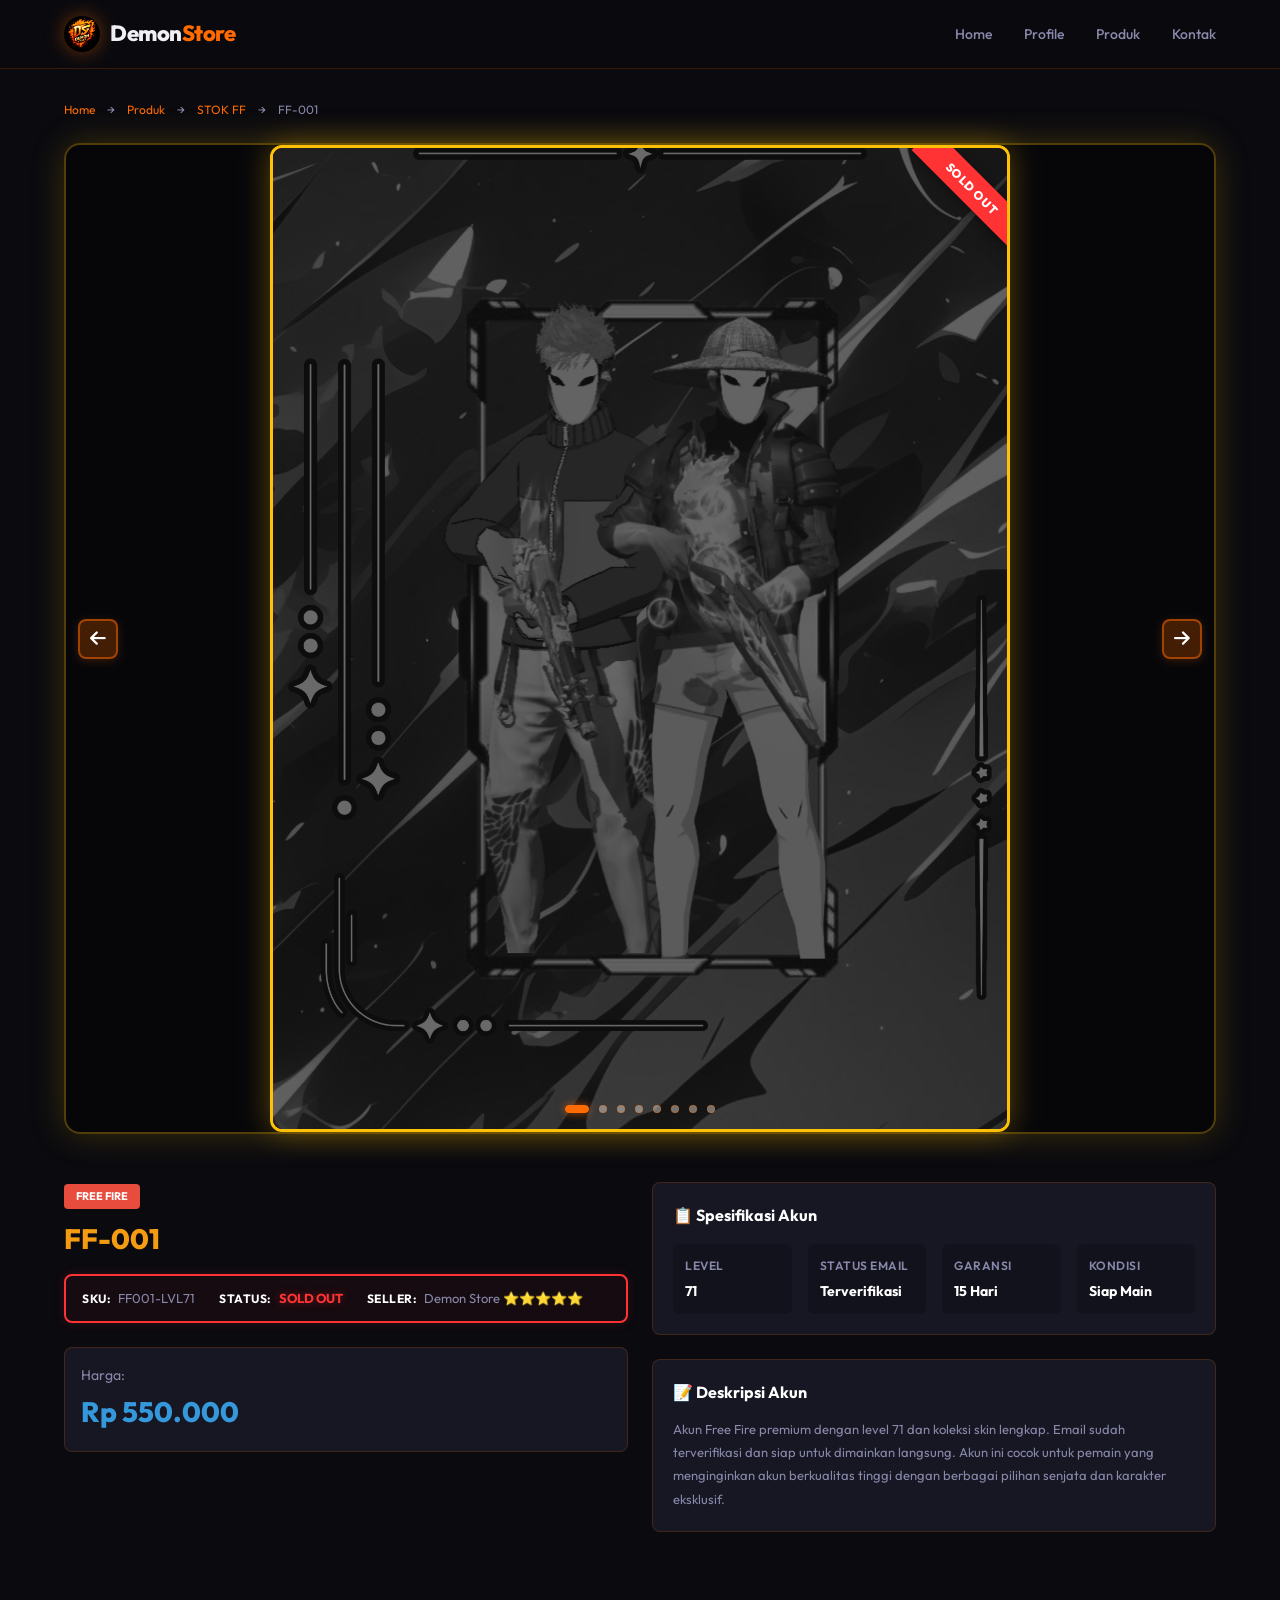
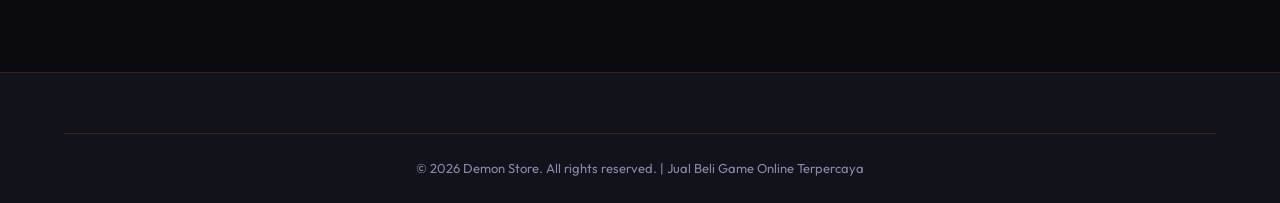
==== commit 4b048156: "Sold stok FF-012" ====
--- a/detail.html
+++ b/detail.html
@@ -876,7 +876,7 @@
   <footer class="footer" style="margin-top: 60px;">
     <div class="container">
       <div class="footer-bottom">
-        <p>© 2025 Demon Store. All rights reserved. | Jual Beli Game Online Terpercaya</p>
+        <p>© 2026 Demon Store. All rights reserved. | Jual Beli Game Online Terpercaya</p>
       </div>
     </div>
   </footer>
--- a/style.css
+++ b/style.css
@@ -430,15 +430,15 @@
 
 .product-grid {
   display: grid;
-  grid-template-columns: repeat(auto-fill, minmax(280px, 1fr));
-  gap: 24px;
+  grid-template-columns: repeat(auto-fill, minmax(240px, 1fr));
+  gap: 18px;
   justify-content: center;
 }
 
 .product-card {
   background: var(--card-bg); border: 1px solid var(--border);
-  border-radius: var(--radius); padding: 32px 24px;
-  display: flex; flex-direction: column; align-items: center; text-align: center; gap: 16px;
+  border-radius: var(--radius); padding: 20px 16px;
+  display: flex; flex-direction: column; align-items: center; text-align: center; gap: 12px;
   position: relative; overflow: hidden;
   backdrop-filter: blur(12px);
   transition: var(--transition);
@@ -475,7 +475,7 @@
 }
 .card-badge.hot { background: linear-gradient(135deg, #ff3c00, var(--orange)); }
 
-.card-game-icon { font-size: 72px; margin-bottom: 16px; display: block; line-height: 1; }
+.card-game-icon { font-size: 52px; margin-bottom: 8px; display: block; line-height: 1; }
 .card-tag {
   background: rgba(255,107,0,0.1); color: var(--orange-light);
   font-size: 10px; font-weight: 800; padding: 4px 12px;
@@ -483,8 +483,8 @@
   margin-bottom: 4px;
 }
 
-.product-card h3 { font-size: 20px; font-weight: 700; color: #fff; margin-bottom: 0; }
-.product-card p { font-size: 15px; color: var(--text-muted); line-height: 1.6; margin-bottom: 4px; }
+.product-card h3 { font-size: 17px; font-weight: 700; color: #fff; margin-bottom: 0; }
+.product-card p { font-size: 13px; color: var(--text-muted); line-height: 1.5; margin-bottom: 4px; }
 
 .price-box { font-size: 15px; color: var(--text-muted); margin-top: auto; }
 .price-box .price { color: var(--yellow); font-size: 24px; font-weight: 800; margin-left: 4px; }
@@ -515,6 +515,279 @@
 }
 .btn-order:hover { background: rgba(37,211,102,0.22); transform: translateY(-2px); box-shadow: 0 0 20px rgba(37,211,102,0.2); }
 .wa-icon { width: 20px; height: 20px; flex-shrink: 0; border-radius: 50%; object-fit: cover; }
+
+/* ========== STOK FF CARD ========== */
+.stok-ff-card {
+  padding: 0 !important;
+  display: flex !important;
+  flex-direction: column !important;
+  gap: 0 !important;
+  background: var(--card-bg) !important;
+  border: 1px solid var(--border) !important;
+  border-radius: var(--radius-sm) !important;
+  overflow: hidden !important;
+  height: auto !important;
+  min-height: auto !important;
+}
+
+.stok-ff-card::before,
+.stok-ff-card::after {
+  display: none;
+}
+
+.stok-slider-wrapper {
+  width: 100%;
+  height: auto;
+  aspect-ratio: 272 / 240;
+  position: relative;
+  overflow: hidden;
+  background: var(--dark3);
+  display: flex;
+  align-items: center;
+  justify-content: center;
+}
+
+.stok-images-gallery {
+  width: 100%;
+  height: 100%;
+  position: relative;
+  display: flex;
+  align-items: center;
+  justify-content: center;
+  overflow: hidden;
+}
+
+.stok-image {
+  width: 100%;
+  height: 100%;
+  object-fit: cover;
+  position: absolute;
+  opacity: 0;
+  transition: opacity 0.3s ease;
+}
+
+.stok-image.active {
+  opacity: 1;
+  position: relative;
+}
+
+.stok-slider-nav {
+  display: none !important;
+}
+
+.stok-slider-dots {
+  display: none !important;
+}
+
+.stok-slider-dot {
+  width: 6px;
+  height: 6px;
+  border-radius: 50%;
+  background: rgba(255,255,255,0.5);
+  cursor: pointer;
+  transition: all 0.3s ease;
+  border: 1px solid rgba(255,255,255,0.7);
+}
+
+.stok-slider-dot.active {
+  background: #fff;
+  border-color: #fff;
+  width: 16px;
+  border-radius: 3px;
+}
+
+.stok-slider-dot:hover {
+  background: rgba(255,255,255,0.8);
+}
+
+.stok-content-wrapper {
+  display: flex;
+  flex-direction: column;
+  justify-content: flex-start;
+  background: var(--card-bg);
+  padding: 14px 12px;
+  gap: 8px;
+  text-align: center;
+  flex-grow: 1;
+}
+
+.stok-badge-category {
+  display: inline-block;
+  background: #e74c3c;
+  color: #fff;
+  padding: 4px 10px;
+  border-radius: 4px;
+  font-size: 10px;
+  font-weight: 700;
+  text-transform: uppercase;
+  letter-spacing: 0.5px;
+  width: fit-content;
+  margin: 0 auto;
+}
+
+.stok-account-id {
+  font-size: 18px;
+  font-weight: 800;
+  color: #f39c12;
+  letter-spacing: 0.5px;
+}
+
+.stok-desc {
+  font-size: 11px;
+  color: #e67e22;
+  font-weight: 600;
+  line-height: 1.3;
+  display: none;
+}
+
+.stok-desc p {
+  margin: 4px 0;
+}
+
+.stok-status {
+  display: none !important;
+}
+
+.stok-warranty {
+  display: none !important;
+}
+
+.stok-bestseller {
+  display: none !important;
+}
+
+.stok-price {
+  font-size: 14px;
+  color: #3498db;
+  font-weight: 700;
+  letter-spacing: 0.5px;
+  margin-top: auto;
+  padding-top: 10px;
+}
+
+.stok-price span {
+  font-size: 16px;
+  font-weight: 800;
+}
+
+.stok-btn-order {
+  display: flex;
+  align-items: center;
+  justify-content: center;
+  gap: 8px;
+  background: linear-gradient(135deg, #27ae60, #229954) !important;
+  border: 1px solid #27ae60 !important;
+  color: #fff !important;
+  padding: 10px 16px !important;
+  border-radius: 6px !important;
+  font-size: 12px !important;
+  font-weight: 700 !important;
+  text-align: center;
+  transition: all 0.3s ease !important;
+  text-decoration: none !important;
+}
+
+.stok-btn-order:hover {
+  background: linear-gradient(135deg, #229954, #1e8449) !important;
+  transform: translateY(-2px);
+  box-shadow: 0 4px 12px rgba(39, 174, 96, 0.4) !important;
+}
+
+/* ========== STOK CARD RIBBONS ========== */
+.stok-ribbon {
+  position: absolute;
+  top: 15px;
+  right: -35px;
+  width: 130px;
+  text-align: center;
+  font-family: 'Outfit', 'Inter', sans-serif;
+  font-weight: 800;
+  font-size: 11px;
+  letter-spacing: 0.8px;
+  padding: 6px 0;
+  transform: rotate(45deg);
+  z-index: 10;
+  box-shadow: 0 2px 8px rgba(0, 0, 0, 0.4);
+  text-transform: uppercase;
+  pointer-events: none;
+}
+
+.stok-ribbon.ready {
+  background: #00e6a0; /* Teal/emerald green matching screenshot */
+  color: #0c0f12; /* Bold black text */
+}
+
+.stok-ribbon.sold-out {
+  background: #ff3333; /* Vibrant red */
+  color: #ffffff; /* Bold white text */
+}
+
+/* Grayscale styling on sold out cards */
+.product-card.sold-out {
+  border-color: rgba(255, 255, 255, 0.1) !important;
+}
+
+.product-card.sold-out:hover {
+  transform: translateY(-5px) scale(1.01) !important;
+  box-shadow: 0 10px 30px rgba(0, 0, 0, 0.5) !important;
+  border-color: rgba(255, 255, 255, 0.15) !important;
+}
+
+.product-card.sold-out:hover::before {
+  transform: scaleX(0) !important; /* Disable orange top border line animation */
+}
+
+.product-card.sold-out .stok-image {
+  filter: grayscale(100%) brightness(0.4) contrast(0.9);
+}
+
+.product-card.sold-out .stok-price span {
+  text-decoration: line-through;
+  color: #888 !important;
+}
+
+.product-card.sold-out .stok-price {
+  color: #666 !important;
+}
+
+/* If a normal product card is sold-out, style the WA button */
+.product-card.sold-out .btn-order {
+  background: #222 !important;
+  border-color: #333 !important;
+  color: #666 !important;
+  pointer-events: none;
+  cursor: not-allowed;
+}
+
+/* Layout Grid khusus untuk STOK FF Cards - 4 kolom di desktop */
+@media (min-width: 1024px) {
+  /* Ketika ada STOK FF cards, ubah grid menjadi 4 kolom */
+  .product-grid:has(.stok-ff-card) {
+    grid-template-columns: repeat(4, 1fr);
+  }
+}
+
+/* Responsive untuk mobile */
+@media (max-width: 768px) {
+  .product-grid:has(.stok-ff-card) {
+    grid-template-columns: 1fr;
+  }
+
+  .stok-ff-card {
+    flex-direction: column;
+    min-height: auto;
+  }
+
+  .stok-slider-wrapper {
+    flex: 0 0 auto;
+    height: auto;
+    aspect-ratio: 272 / 240;
+  }
+
+  .stok-content-wrapper {
+    flex: 0 0 auto;
+  }
+}
 
 .btn-contact .wa-icon {
   position: absolute; left: 24px;
@@ -630,7 +903,7 @@
 .pl-item-wide .pl-label { font-size: 13px; }
 
 /* ========== HIDDEN CARD ========== */
-.product-card.hidden { display: none; }
+.product-card.hidden { display: none !important; }
 
 /* ========== CONTACT ========== */
 .contact-section { padding: 100px 0; background: var(--dark); }
